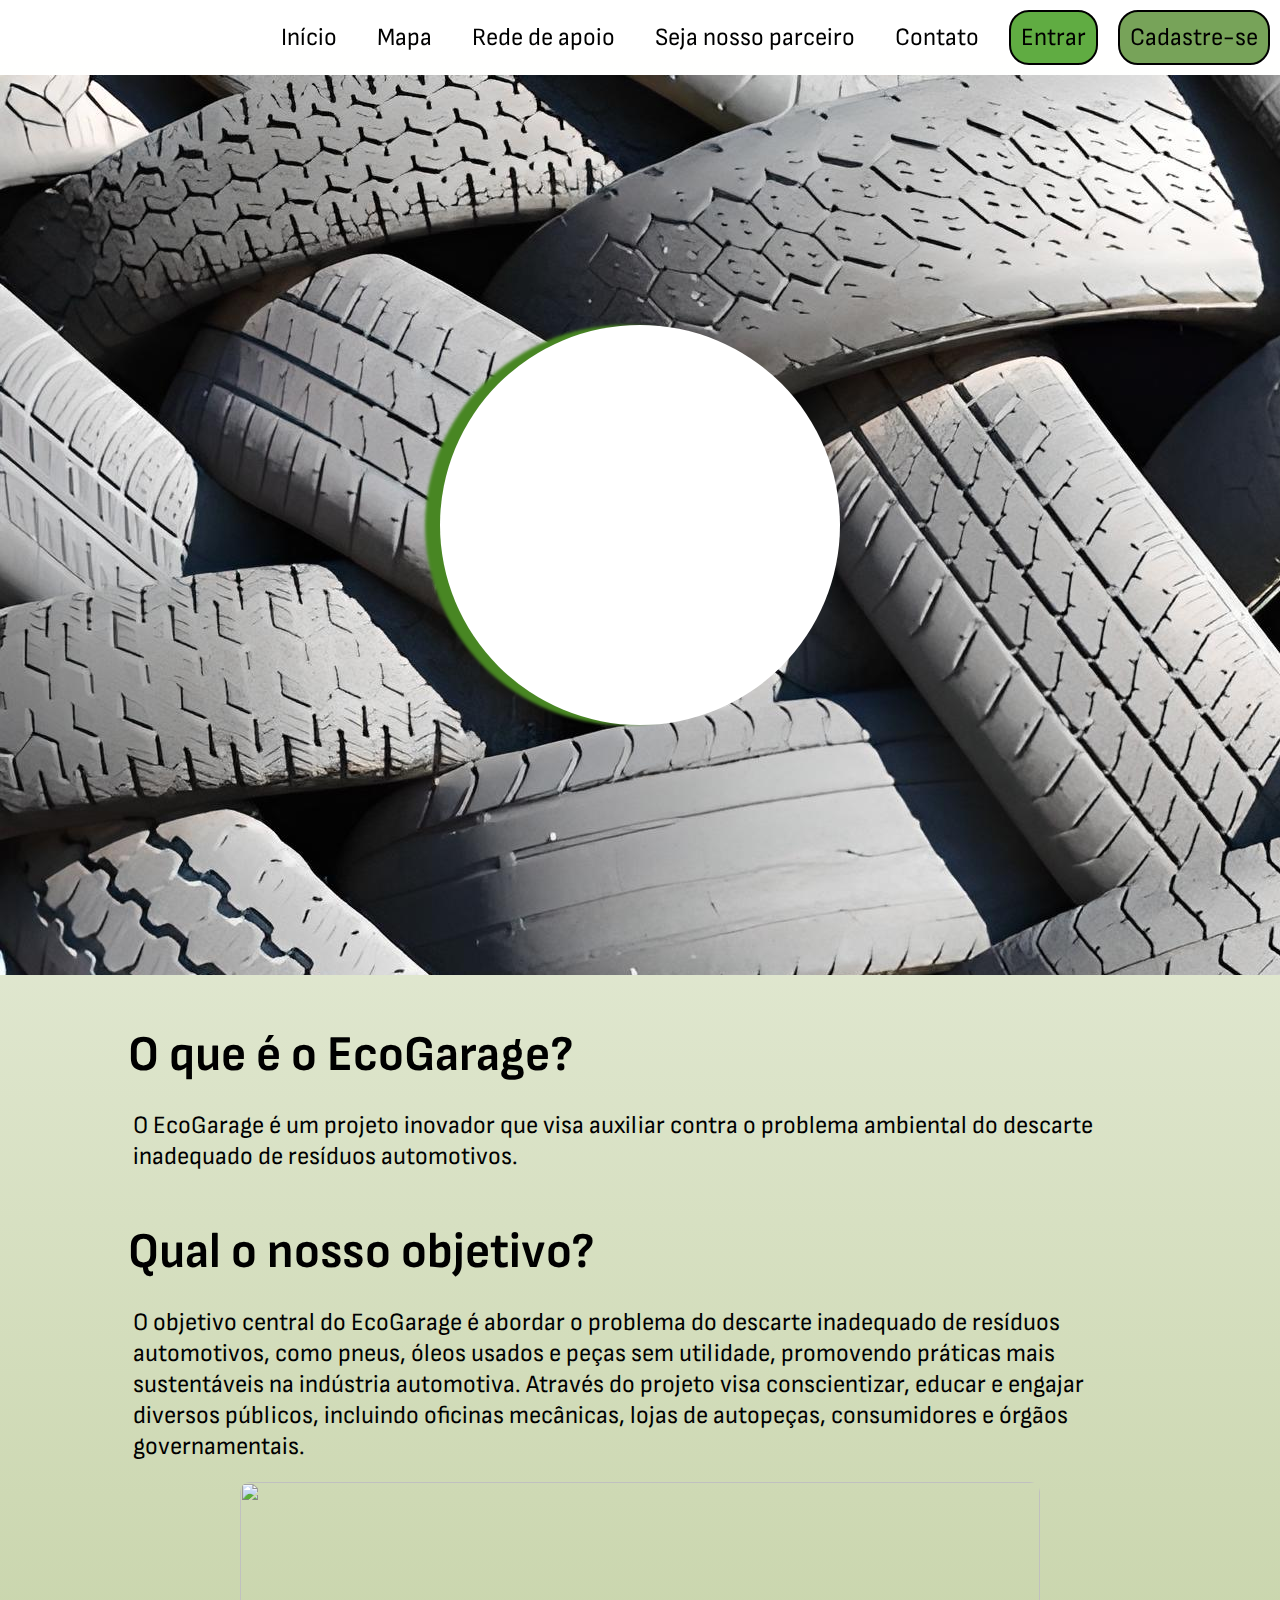
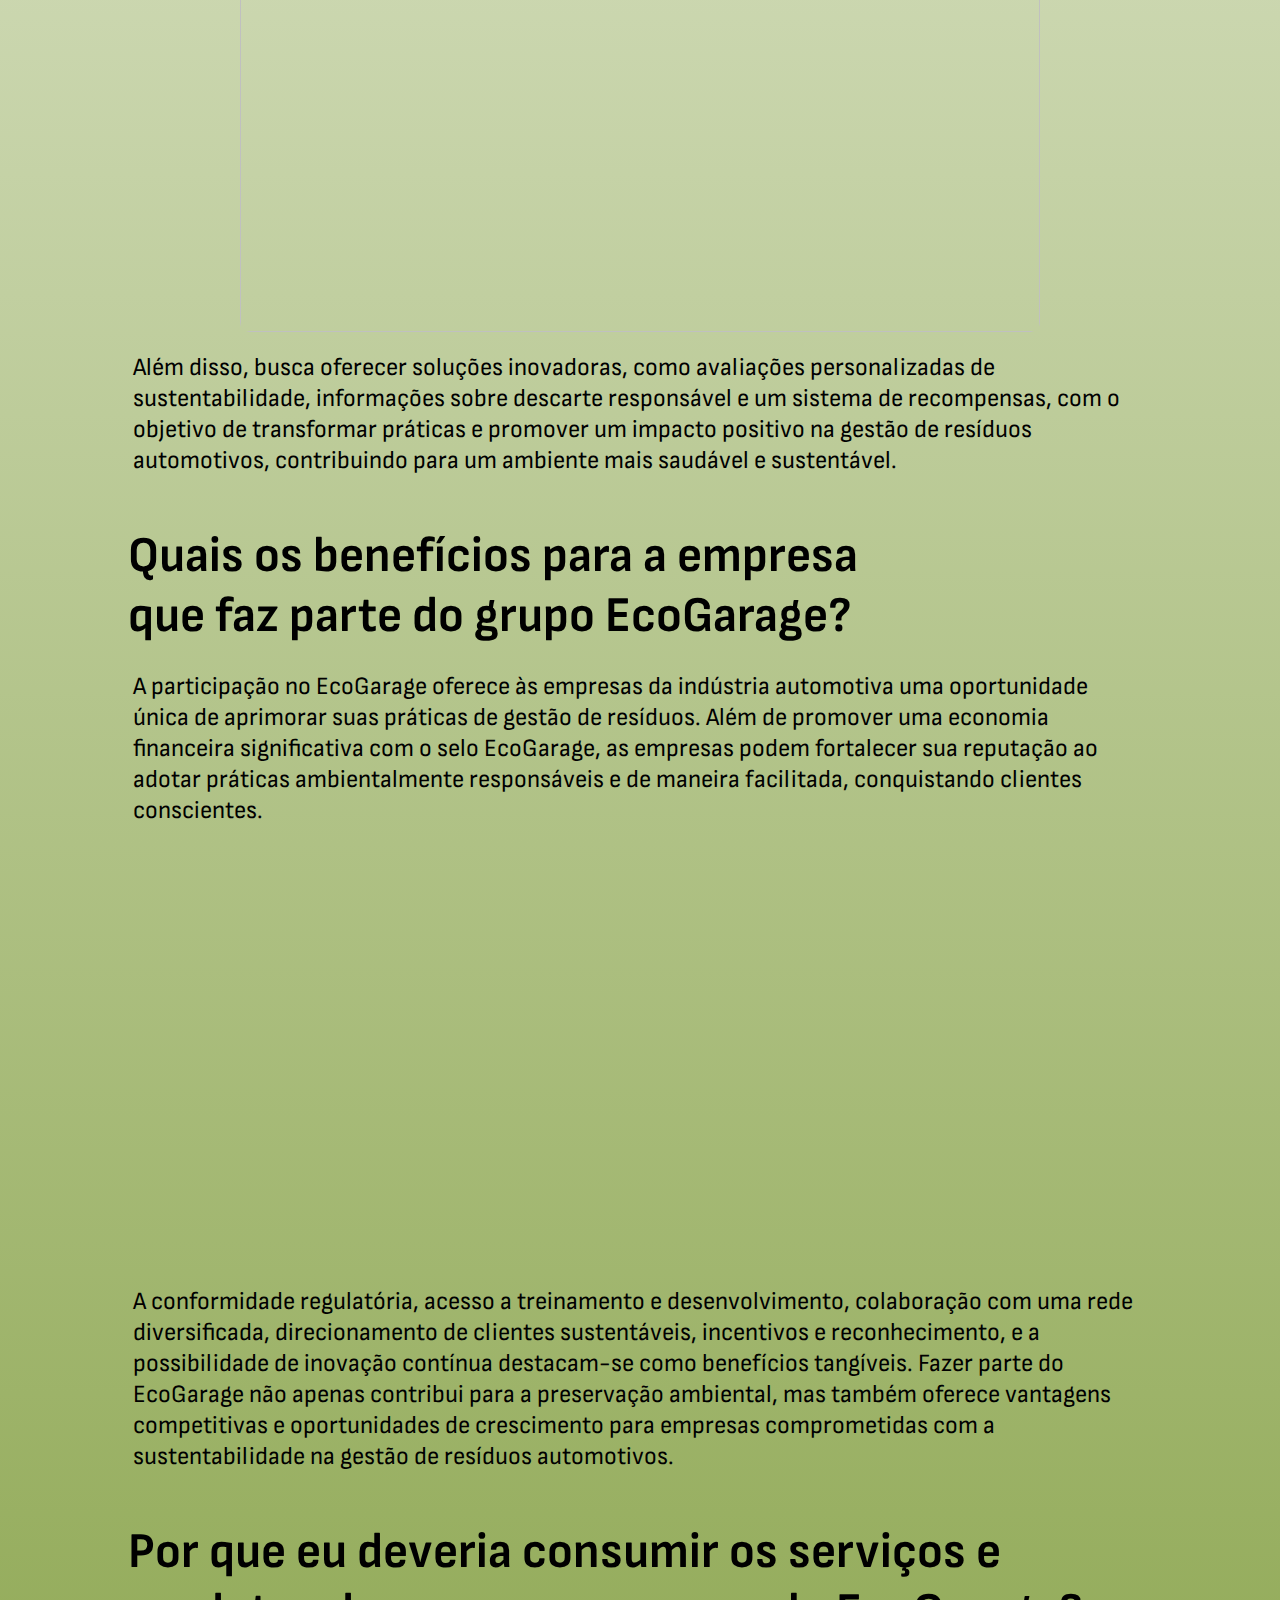
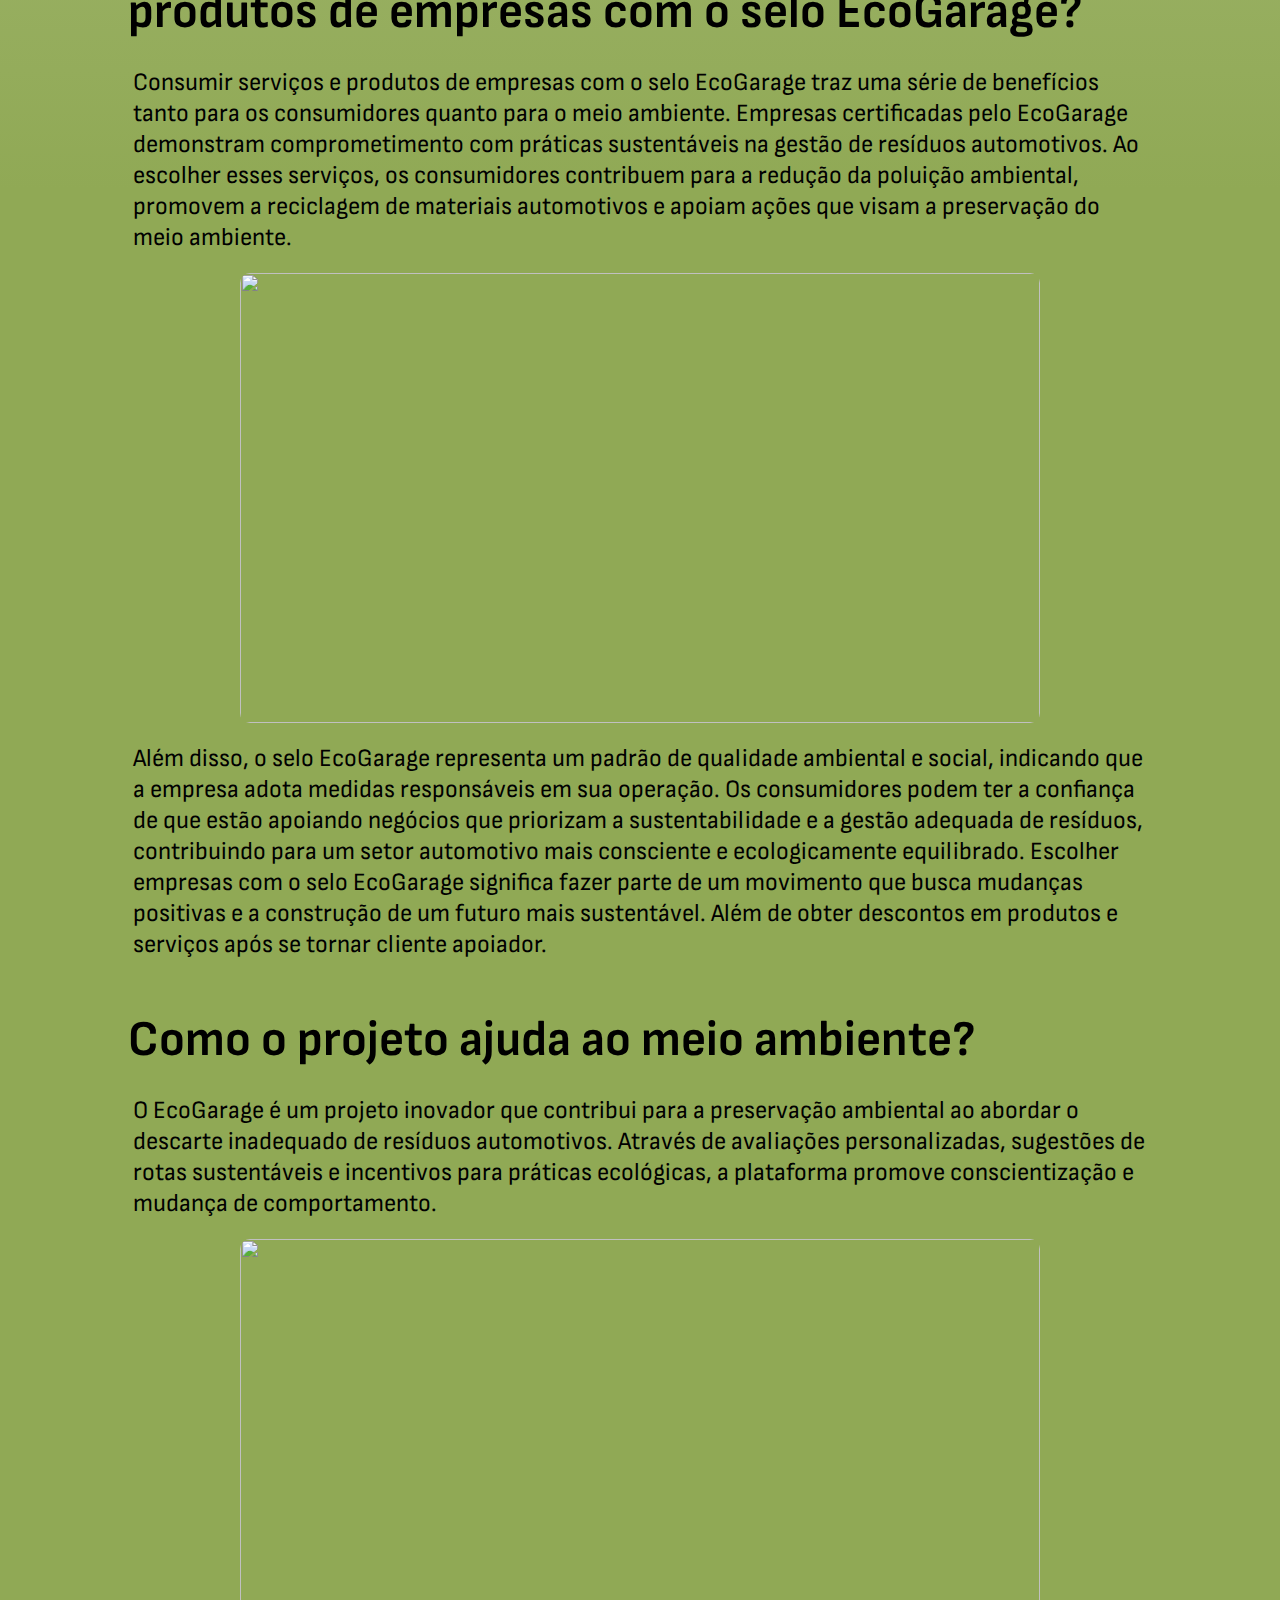
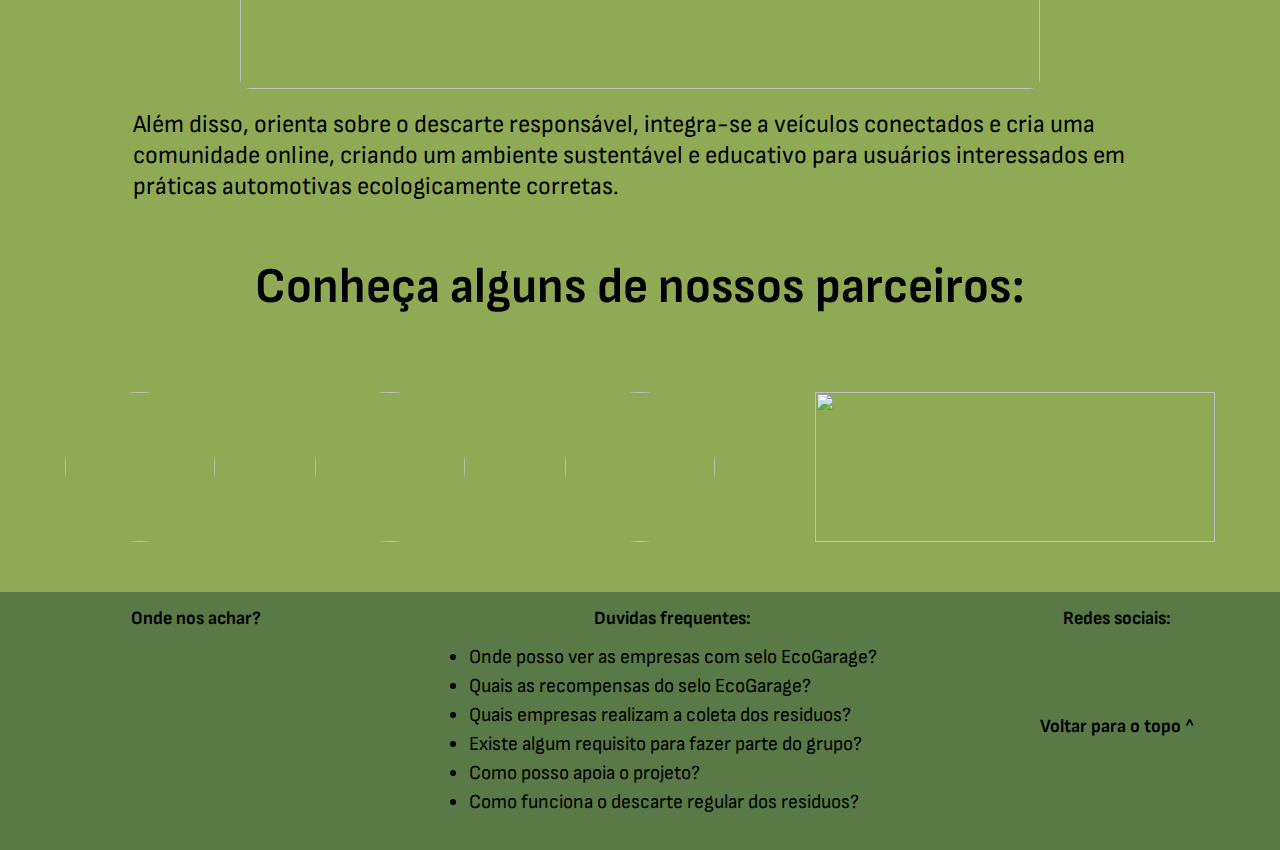
==== index.html @ 220bf590 "Create index.html" ====
<!DOCTYPE html>
<html lang="en">

<head>
    <meta charset="UTF-8">
    <meta name="viewport" content="width=device-width, initial-scale=1.0">
    <title>VIENA</title>
    <link rel="stylesheet" href="PROYECTO VIENA 1.1/style.css">
    <link rel="preconnect" href="https://fonts.googleapis.com">
    <link rel="preconnect" href="https://fonts.googleapis.com">
    <link rel="preconnect" href="https://fonts.gstatic.com" crossorigin>
    <link href="https://fonts.googleapis.com/css2?family=Sofia+Sans+Semi+Condensed:wght@300&display=swap" rel="stylesheet">
    <link rel="stylesheet" href="https://cdnjs.cloudflare.com/ajax/libs/font-awesome/6.4.2/css/all.min.css" integrity="sha512-z3gLpd7yknf1YoNbCzqRKc4qyor8gaKU1qmn+CShxbuBusANI9QpRohGBreCFkKxLhei6S9CQXFEbbKuqLg0DA==" crossorigin="anonymous" referrerpolicy="no-referrer"
    />
</head>

<body>

    <header id="navBar">
        <div id="divNav">
            <img id="imgHeader" src="./img/ecoSemFundo.png" alt="">
            <nav>
                <ul>
                    <li><a href="#">Início</a></li>
                    <li><a href="#">Mapa</a></li>
                    <li><a href="#">Rede de apoio</a></li>
                    <li><a href="#">Seja nosso parceiro</a></li>
                    <li><a href="#">Contato</a></li>
                    <a href="#"></a>
                    <li class="hover" id="entrar">Entrar</li>
                    </a>
                    <a href="#"></a>
                    <li class="hover" id="cadastro">Cadastre-se</li>
                    </a>
                </ul>
            </nav>
        </div>
    </header>

    <section id="initialSection" class="tamDiv">
        <div id="initialSectionDiv">
            <img src="./img/Eco Garage.png" alt="">
        </div>
    </section>

    <section id="secContent">
        <div>
            <div>
                <h1>O que é o EcoGarage?</h1>
                <p> O EcoGarage é um projeto inovador que visa auxiliar contra o problema ambiental do descarte inadequado de resíduos automotivos.</p>
            </div>

            <div>
                <h1>Qual o nosso objetivo?</h1>
                <p>O objetivo central do EcoGarage é abordar o problema do descarte inadequado de resíduos automotivos, como pneus, óleos usados e peças sem utilidade, promovendo práticas mais sustentáveis na indústria automotiva. Através do projeto visa
                    conscientizar, educar e engajar diversos públicos, incluindo oficinas mecânicas, lojas de autopeças, consumidores e órgãos governamentais.</p>
                <div class="divImage">
                    <img src="./img/compensacao-ecologica-o-que-e.jpg" alt="">
                </div>
                <p>Além disso, busca oferecer soluções inovadoras, como avaliações personalizadas de sustentabilidade, informações sobre descarte responsável e um sistema de recompensas, com o objetivo de transformar práticas e promover um impacto positivo
                    na gestão de resíduos automotivos, contribuindo para um ambiente mais saudável e sustentável. </p>
            </div>

            <div>
                <h1>Quais os benefícios para a empresa <br>que faz parte do grupo EcoGarage?</h1>
                <p>A participação no EcoGarage oferece às empresas da indústria automotiva uma oportunidade única de aprimorar suas práticas de gestão de resíduos. Além de promover uma economia financeira significativa com o selo EcoGarage, as empresas podem
                    fortalecer sua reputação ao adotar práticas ambientalmente responsáveis e de maneira facilitada, conquistando clientes conscientes. </p>
                <div id="EspecialImage">
                    <img src="./img/tripé.png" alt="" style="height: 450px;">
                </div>
                <p> A conformidade regulatória, acesso a treinamento e desenvolvimento, colaboração com uma rede diversificada, direcionamento de clientes sustentáveis, incentivos e reconhecimento, e a possibilidade de inovação contínua destacam-se como benefícios
                    tangíveis. Fazer parte do EcoGarage não apenas contribui para a preservação ambiental, mas também oferece vantagens competitivas e oportunidades de crescimento para empresas comprometidas com a sustentabilidade na gestão de resíduos
                    automotivos.
                </p>
            </div>

            <div>
                <h1 class="">Por que eu deveria consumir os serviços e produtos de empresas com o selo EcoGarage?</h1>
                <p>Consumir serviços e produtos de empresas com o selo EcoGarage traz uma série de benefícios tanto para os consumidores quanto para o meio ambiente. Empresas certificadas pelo EcoGarage demonstram comprometimento com práticas sustentáveis
                    na gestão de resíduos automotivos. Ao escolher esses serviços, os consumidores contribuem para a redução da poluição ambiental, promovem a reciclagem de materiais automotivos e apoiam ações que visam a preservação do meio ambiente.</p>
                <div class="divImage">
                    <img src="./img/capcap.png" alt="">
                </div>
                <p>Além disso, o selo EcoGarage representa um padrão de qualidade ambiental e social, indicando que a empresa adota medidas responsáveis em sua operação. Os consumidores podem ter a confiança de que estão apoiando negócios que priorizam a
                    sustentabilidade e a gestão adequada de resíduos, contribuindo para um setor automotivo mais consciente e ecologicamente equilibrado. Escolher empresas com o selo EcoGarage significa fazer parte de um movimento que busca mudanças positivas
                    e a construção de um futuro mais sustentável. Além de obter descontos em produtos e serviços após se tornar cliente apoiador.</p>
            </div>
            <div>
                <h1>Como o projeto ajuda ao meio ambiente?</h1>
                <p>O EcoGarage é um projeto inovador que contribui para a preservação ambiental ao abordar o descarte inadequado de resíduos automotivos. Através de avaliações personalizadas, sugestões de rotas sustentáveis e incentivos para práticas ecológicas,
                    a plataforma promove conscientização e mudança de comportamento.</p>
                <div class="divImage">
                    <img src="./img/engenharia-ambiental.png" alt="">
                </div>
                <p> Além disso, orienta sobre o descarte responsável, integra-se a veículos conectados e cria uma comunidade online, criando um ambiente sustentável e educativo para usuários interessados em práticas automotivas ecologicamente corretas.</p>
            </div>
        </div>
        <div id="parceiros">
            <h1>Conheça alguns de nossos parceiros:</h1>
            <div id="parceirosImages">
                <img src="./img/oklggkex.png" alt="">
                <img src="./img/qjrnnwuq.png" alt="">
                <img src="./img/fzcoyjrn.png" alt="">
                <img src="./img/GovPBT.png" alt="" style="width: 400px; height: 150px; margin: 50px; border-radius: 0px">
            </div>
        </div>
    </section>
    <footer>
        <div class="configFooter">
            <h3>Onde nos achar?</h3>
            <iframe src="https://www.google.com/maps/embed?pb=!1m14!1m8!1m3!1d15835.669117429874!2d-34.8734703!3d-7.1355643!3m2!1i1024!2i768!4f13.1!3m3!1m2!1s0x7ace810852ae4f1%3A0xaf5445223401f2bb!2sIFPB%20-%20Campus%20Jo%C3%A3o%20Pessoa!5e0!3m2!1spt-BR!2sbr!4v1701543309106!5m2!1spt-BR!2sbr"
                width="250" height="200" style="border:0;" allowfullscreen="" loading="lazy" referrerpolicy="no-referrer-when-downgrade"></iframe>
        </div>
        <div class="configFooter">
            <h3>Duvidas frequentes:</h3>
            <ul>
                <li>Onde posso ver as empresas com selo EcoGarage?</li>
                <li>Quais as recompensas do selo EcoGarage?</li>
                <li>Quais empresas realizam a coleta dos residuos?</li>
                <li>Existe algum requisito para fazer parte do grupo?</li>
                <li>Como posso apoia o projeto?</li>
                <li>Como funciona o descarte regular dos residuos?</li>
            </ul>
        </div class="configFooter">
        <div class="configFooter">
            <h3>Redes sociais:</h3>
            <div>
                <i id="insta" class="fa-brands fa-instagram"></i>
                <i id="face" class="fab fa-facebook-square"></i>
                <i id="ttk" class="fab fa-tiktok"></i>
                <i id="link" class="fab fa-linkedin"></i>
            </div>
            <a href="#" style="text-decoration: none; margin: 5px;" id="topo">
                <h3> Voltar para o topo ^ </h3>
            </a>
        </div>
    </footer>
</body>

</html>
---- PROYECTO VIENA 1.1/style.css ----
*{
    padding: 0;
    margin: 0;
}
body{
    font-family: 'Sofia Sans Semi Condensed', sans-serif;
    background: linear-gradient(180deg, #FFF 0%, #90A955 60%);
    
    
}
header ul{
    display: flex;
    list-style: none;
    align-items: center;
    
}
header ul li {
    text-decoration: none;
    font-size: 25px;
    margin: 10px;
    padding: 10px;
    align-items: center;
}

header ul li a:hover{
    color: #3f8623;
    text-decoration: underline;
}

header{
    background: rgba(255,255,255,0.7) ;
    display: flex;
    align-items: center;
    justify-content: flex-end;
    position: fixed;
    top: 0;
    left: 0;
    right: 0;
    height: 75px;
}
#entrar{
    background-color: #60ac42;
    border-radius: 20px;
    border: solid black 2px;
}

#entrar:hover{
    background-color:#3f8623 ;
    color: #FFF;
}
#cadastro{
    background-color: #77a359;
    border-radius: 20px;
    border: solid black 2px;
}

#cadastro:hover{
    background-color: #3f8623 ;
    color: #FFF; 
}

nav {
    position: static;
}

.tamDiv{
    height: 100vh;
}

#imgHeader{
    
    position: absolute;
    left: 15px;
    top: 2px;
    width: 100px;
    color: #488623;

}

#divNav{
    display: flex;
    align-items: center;
    
}

#initialSection{
    display: flex;
    background-image: url(img/02.jpg);
    margin-top: 75px;
    display: flex;
    justify-content: center;
    align-items: center;
}

#initialSectionDiv{
    display: flex;
    align-items: center;
    justify-content: center;
    background-color: #FFF;
    box-shadow: -15px 0px 3px #488623;
    border-radius: 99999px;
    width: 400px;
    height: 400px;
    
}

#initialSectionDiv img{
    width: 250px;

}

h1 {
    font-size: 50px;
    margin-top: 50px;
    margin-bottom: 25px;
    font-weight: 700;
}

p{
    font-size: 25px;
    margin: 5px;
}

#secContent {
    display: flex;
    justify-content: center;
    align-items: center;
    flex-direction: column;
}

#secContent div{
    width: 1024px;
}

footer{
    background-color: #597947;
    display: flex;
    justify-content: space-around;
}

.confingFooter {
    display: flex;
    flex-direction: column;
    justify-content: center;
    align-items: center;
}

.configFooter h3{
    display: flex;
    justify-content: center;
    align-items: center;
    margin: 15px;
}

.configFooter ul li{
    font-size: 20px;
    margin: 5px;
}
.configFooter ul li:hover{
    color: #FFF;
    text-decoration: underline;
    cursor: pointer;
}

i {
    font-size: 30px;
    margin: 15px;
}

#face {
color: rgb(35, 31, 94);

}

#face:hover{
    color: #FFF;
}

#insta{
    color: #E1306C;
}

#insta:hover{
    color: #FFF;
}

#ttk:hover{
    color: #FFF;
}

#link {
    color: #0e76a8;
}

#link:hover{
    color: #FFF;
}

.divImage{
    display: flex;
    flex-direction: column;
    justify-content:center;
    align-items: center;
}

.divImage img{
    border-radius: 10px;
    margin: 15px;
    width: 800px;
    height: 450px;

}

#parceirosImages{
    display: flex;
    justify-content: center;
    align-items: center;
}

#parceirosImages img{
    width: 150px;
    height: 150px;
    margin: 50px;
    border-radius: 99999px;
    
}

#parceiros{
    display: flex;
    flex-direction: column;
    justify-content: center;
    align-items: center;
}

#EspecialImage{
    display: flex;
    flex-direction: column;
    justify-content: center;
    align-items: center;
}
#EspecialImage img{
    justify-content: center;
    align-items: center;
}

a {
    text-decoration: none;
    color: black;
}
#topo{
    color: black;
}
#topo:hover{
    color: #FFF;
}
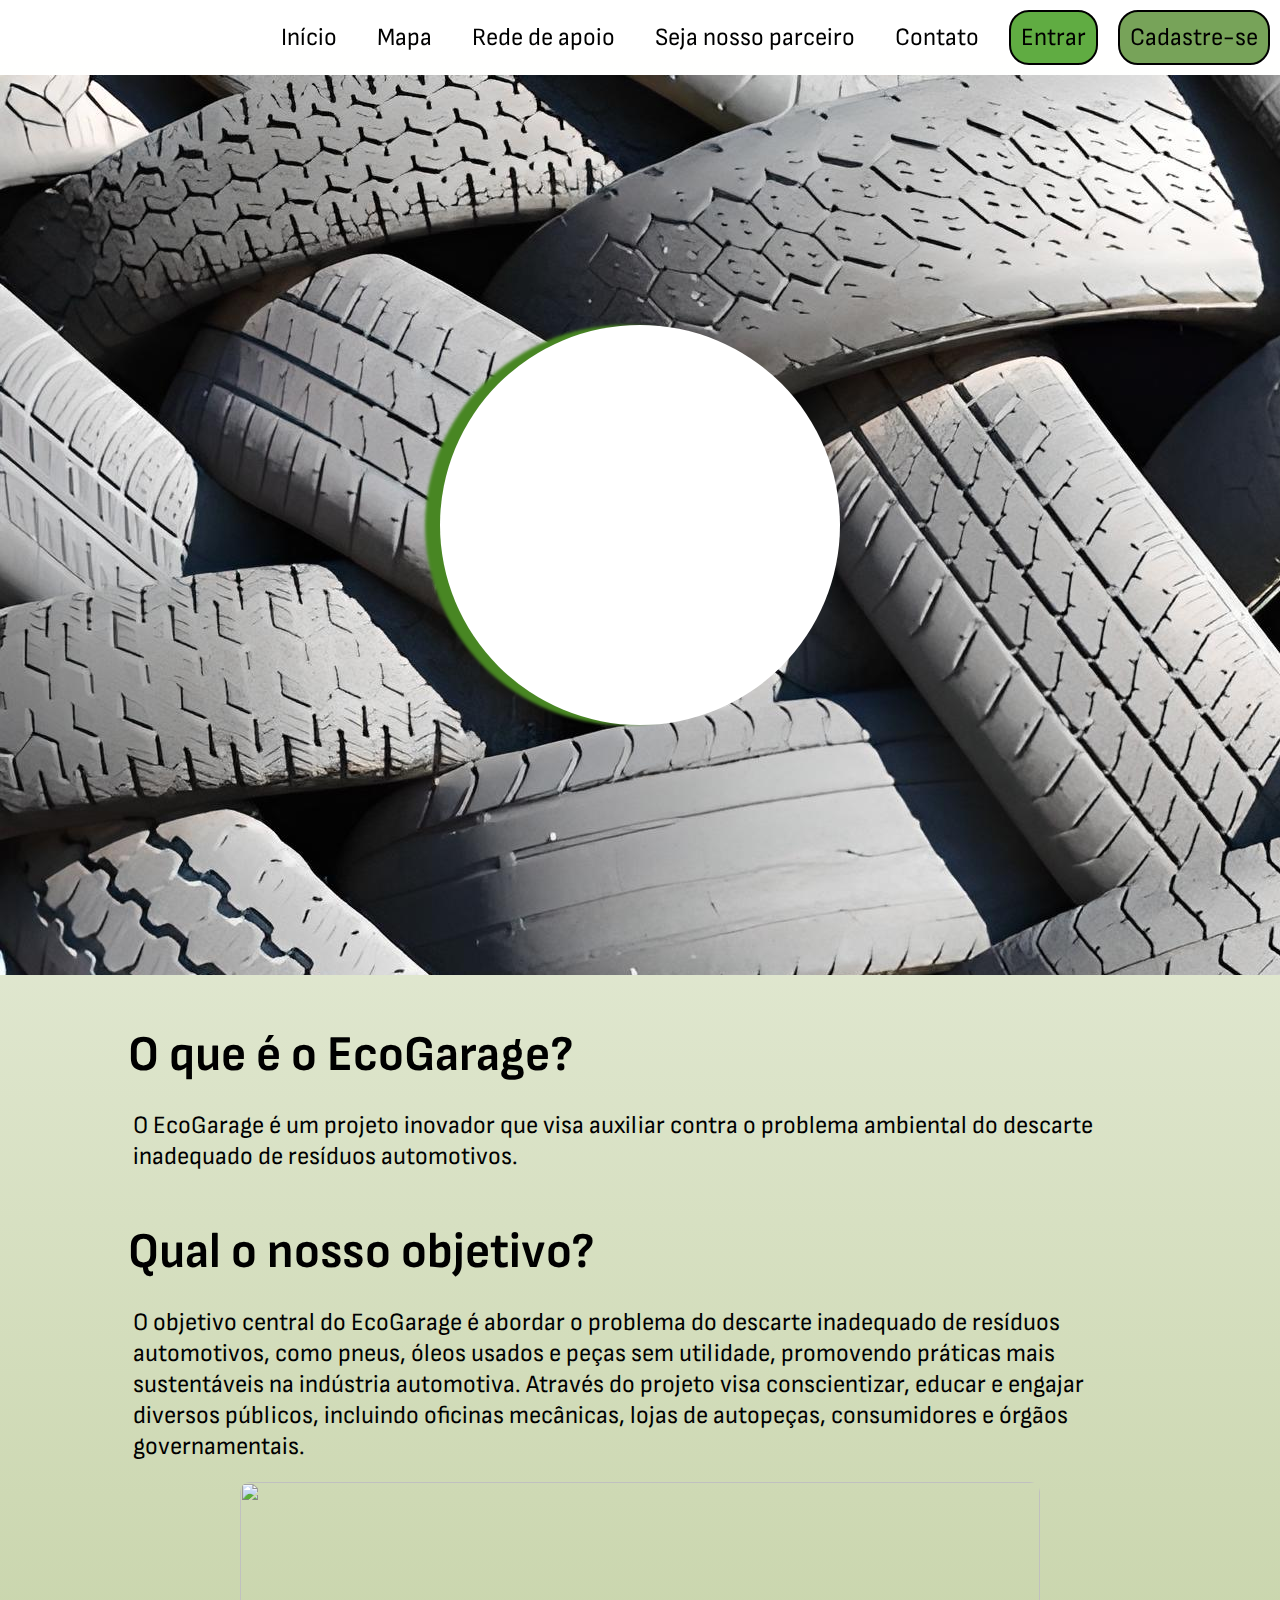
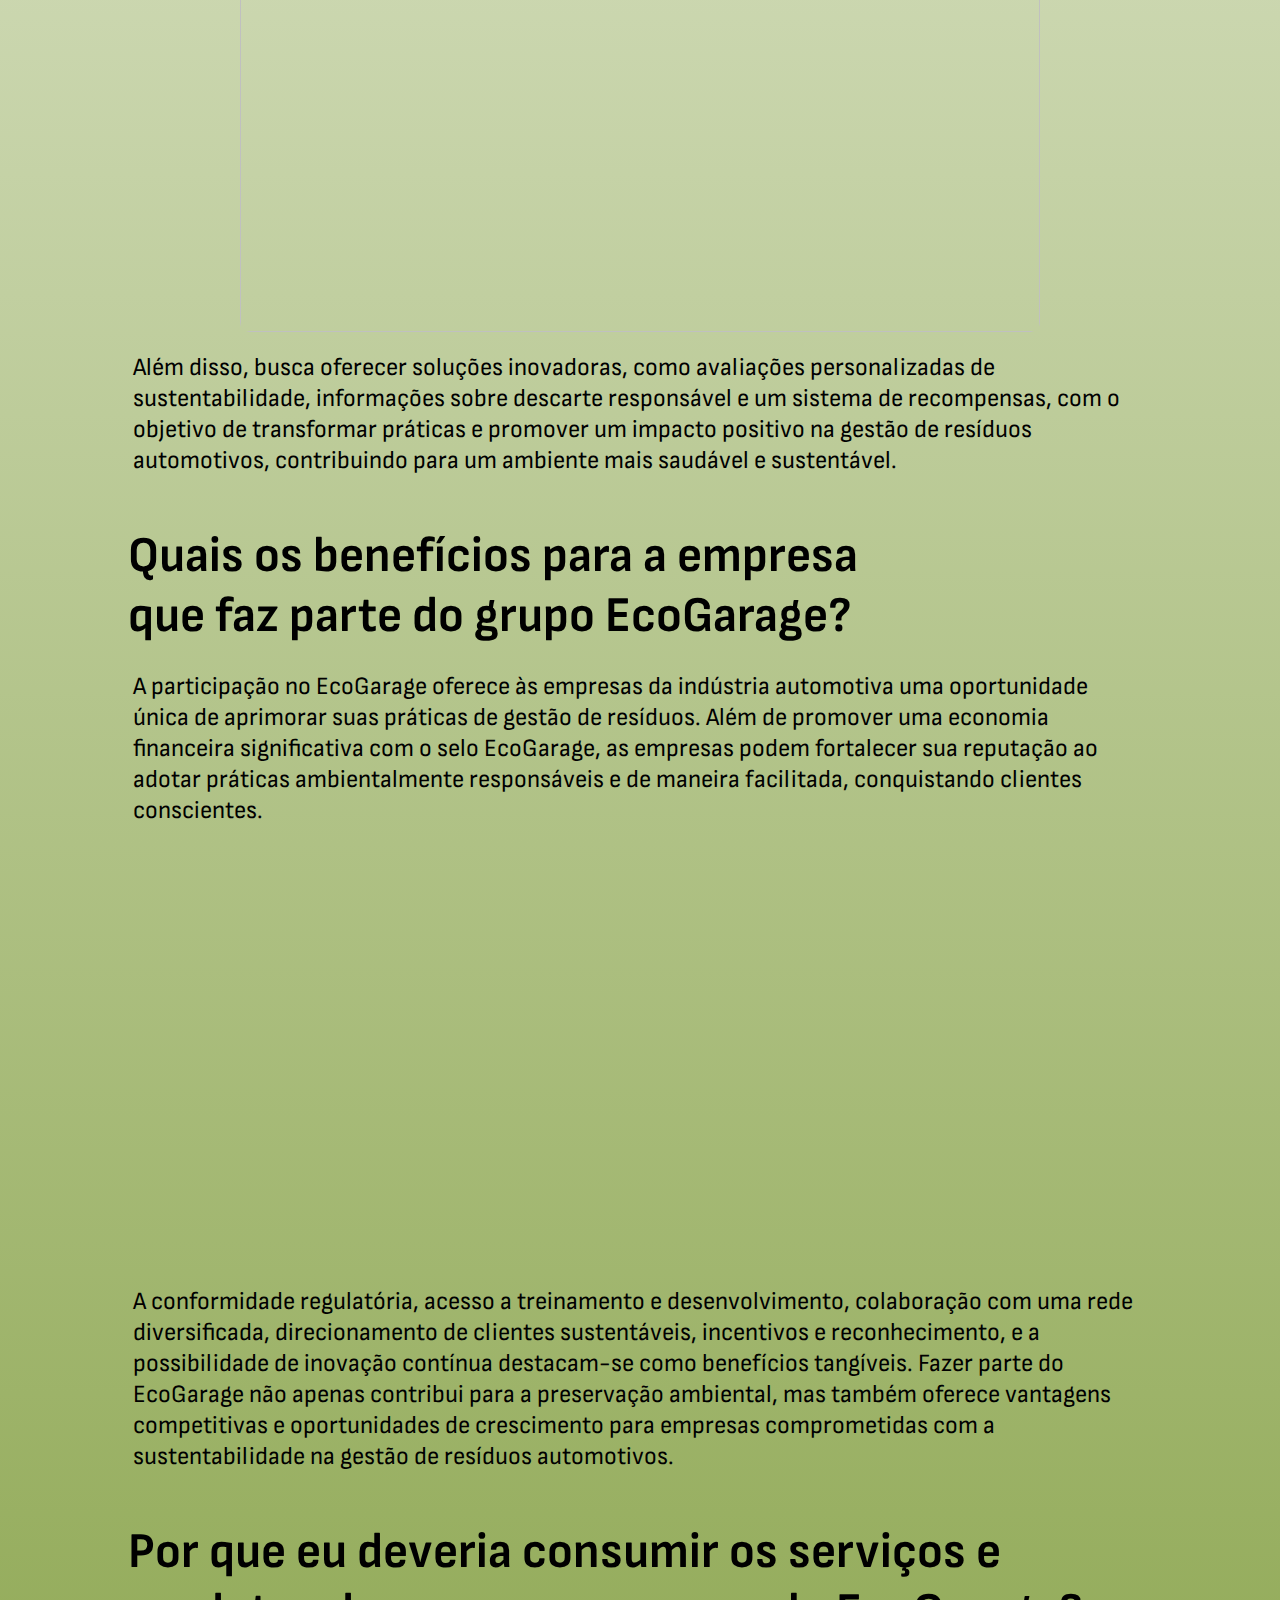
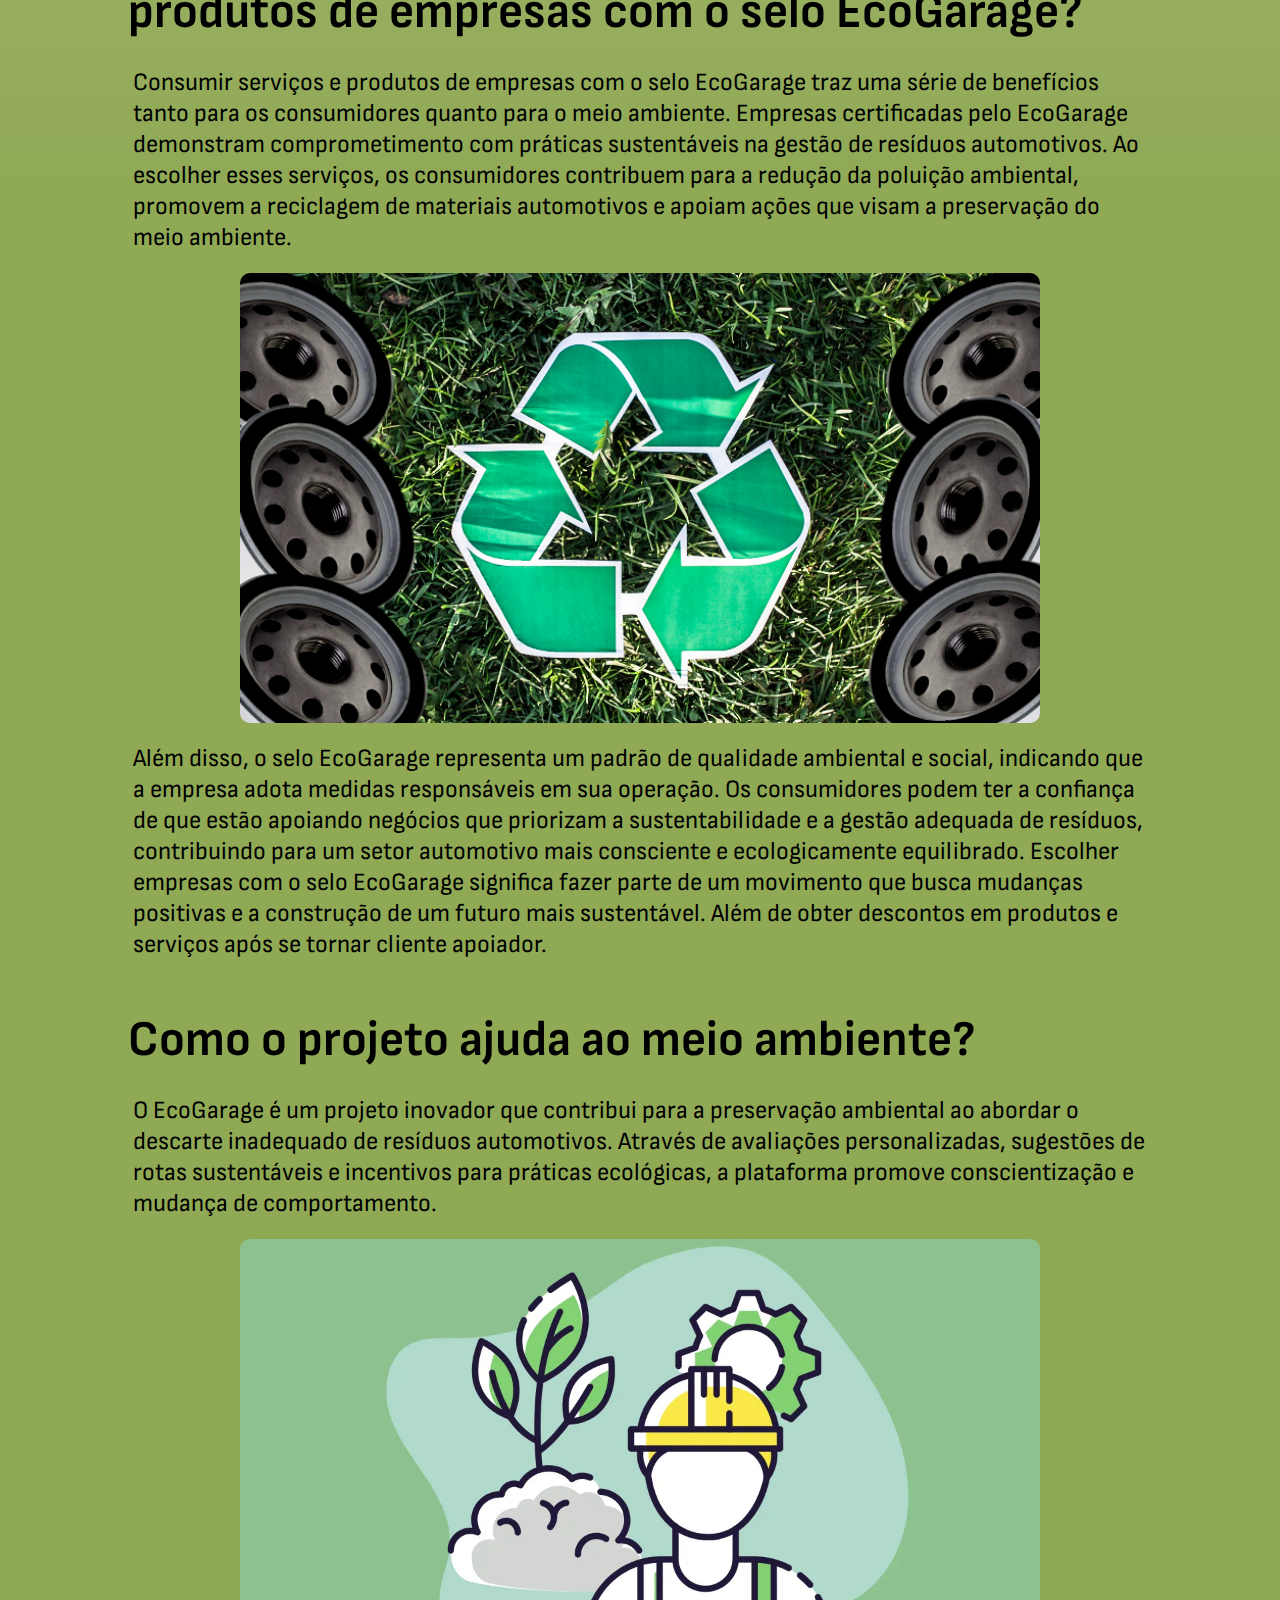
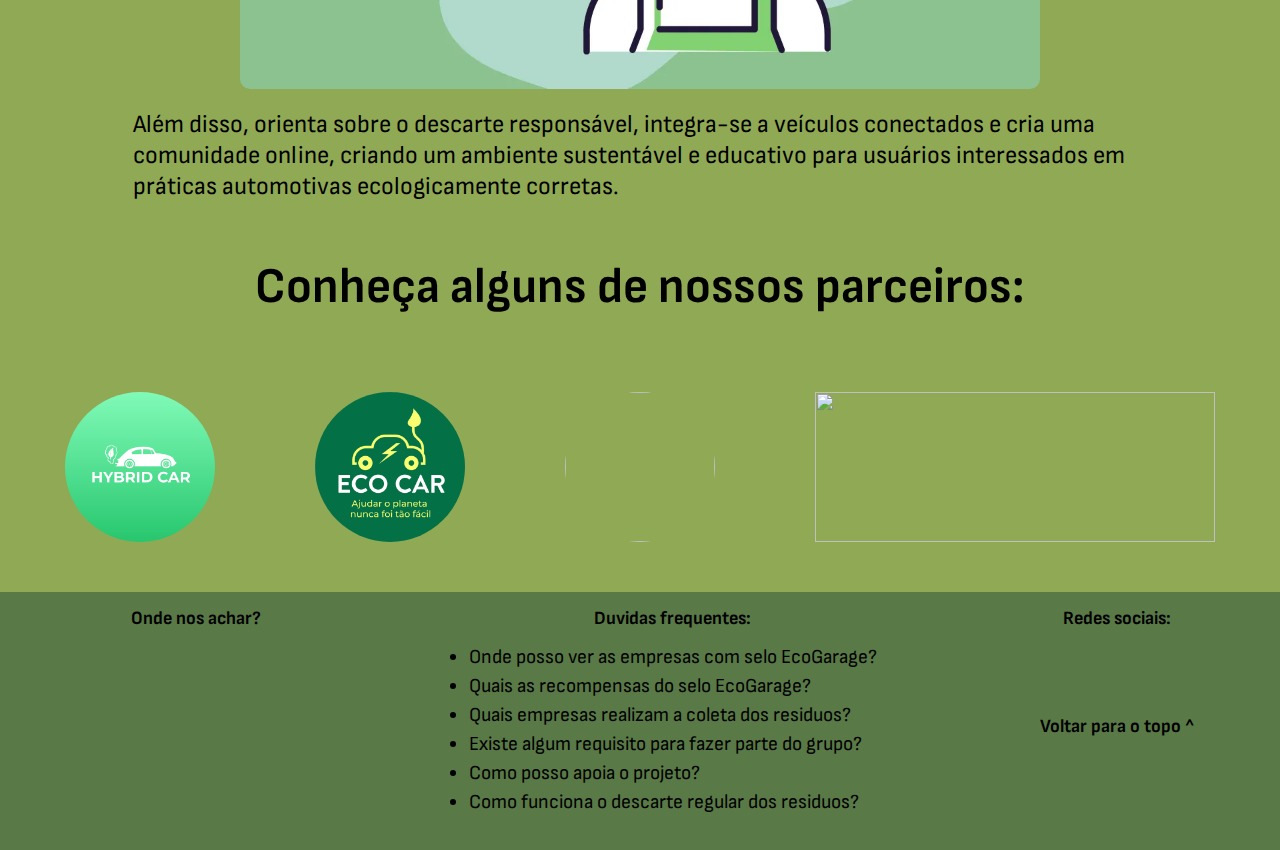
==== commit 39a71037: "Update index.html" ====
--- a/index.html
+++ b/index.html
@@ -18,7 +18,7 @@
 
     <header id="navBar">
         <div id="divNav">
-            <img id="imgHeader" src="./img/ecoSemFundo.png" alt="">
+            <img id="imgHeader" src="img/ecoSemFundo.png" alt="">
             <nav>
                 <ul>
                     <li><a href="#">Início</a></li>
@@ -39,7 +39,7 @@
 
     <section id="initialSection" class="tamDiv">
         <div id="initialSectionDiv">
-            <img src="./img/Eco Garage.png" alt="">
+            <img src="img/Eco Garage.png" alt="">
         </div>
     </section>
 
@@ -55,7 +55,7 @@
                 <p>O objetivo central do EcoGarage é abordar o problema do descarte inadequado de resíduos automotivos, como pneus, óleos usados e peças sem utilidade, promovendo práticas mais sustentáveis na indústria automotiva. Através do projeto visa
                     conscientizar, educar e engajar diversos públicos, incluindo oficinas mecânicas, lojas de autopeças, consumidores e órgãos governamentais.</p>
                 <div class="divImage">
-                    <img src="./img/compensacao-ecologica-o-que-e.jpg" alt="">
+                    <img src="img/compensacao-ecologica-o-que-e.jpg" alt="">
                 </div>
                 <p>Além disso, busca oferecer soluções inovadoras, como avaliações personalizadas de sustentabilidade, informações sobre descarte responsável e um sistema de recompensas, com o objetivo de transformar práticas e promover um impacto positivo
                     na gestão de resíduos automotivos, contribuindo para um ambiente mais saudável e sustentável. </p>
@@ -66,7 +66,7 @@
                 <p>A participação no EcoGarage oferece às empresas da indústria automotiva uma oportunidade única de aprimorar suas práticas de gestão de resíduos. Além de promover uma economia financeira significativa com o selo EcoGarage, as empresas podem
                     fortalecer sua reputação ao adotar práticas ambientalmente responsáveis e de maneira facilitada, conquistando clientes conscientes. </p>
                 <div id="EspecialImage">
-                    <img src="./img/tripé.png" alt="" style="height: 450px;">
+                    <img src="img/tripé.png" alt="" style="height: 450px;">
                 </div>
                 <p> A conformidade regulatória, acesso a treinamento e desenvolvimento, colaboração com uma rede diversificada, direcionamento de clientes sustentáveis, incentivos e reconhecimento, e a possibilidade de inovação contínua destacam-se como benefícios
                     tangíveis. Fazer parte do EcoGarage não apenas contribui para a preservação ambiental, mas também oferece vantagens competitivas e oportunidades de crescimento para empresas comprometidas com a sustentabilidade na gestão de resíduos
@@ -79,7 +79,7 @@
                 <p>Consumir serviços e produtos de empresas com o selo EcoGarage traz uma série de benefícios tanto para os consumidores quanto para o meio ambiente. Empresas certificadas pelo EcoGarage demonstram comprometimento com práticas sustentáveis
                     na gestão de resíduos automotivos. Ao escolher esses serviços, os consumidores contribuem para a redução da poluição ambiental, promovem a reciclagem de materiais automotivos e apoiam ações que visam a preservação do meio ambiente.</p>
                 <div class="divImage">
-                    <img src="./img/capcap.png" alt="">
+                    <img src="img/capcap.png" alt="">
                 </div>
                 <p>Além disso, o selo EcoGarage representa um padrão de qualidade ambiental e social, indicando que a empresa adota medidas responsáveis em sua operação. Os consumidores podem ter a confiança de que estão apoiando negócios que priorizam a
                     sustentabilidade e a gestão adequada de resíduos, contribuindo para um setor automotivo mais consciente e ecologicamente equilibrado. Escolher empresas com o selo EcoGarage significa fazer parte de um movimento que busca mudanças positivas
@@ -90,7 +90,7 @@
                 <p>O EcoGarage é um projeto inovador que contribui para a preservação ambiental ao abordar o descarte inadequado de resíduos automotivos. Através de avaliações personalizadas, sugestões de rotas sustentáveis e incentivos para práticas ecológicas,
                     a plataforma promove conscientização e mudança de comportamento.</p>
                 <div class="divImage">
-                    <img src="./img/engenharia-ambiental.png" alt="">
+                    <img src="img/engenharia-ambiental.png" alt="">
                 </div>
                 <p> Além disso, orienta sobre o descarte responsável, integra-se a veículos conectados e cria uma comunidade online, criando um ambiente sustentável e educativo para usuários interessados em práticas automotivas ecologicamente corretas.</p>
             </div>
@@ -98,10 +98,10 @@
         <div id="parceiros">
             <h1>Conheça alguns de nossos parceiros:</h1>
             <div id="parceirosImages">
-                <img src="./img/oklggkex.png" alt="">
-                <img src="./img/qjrnnwuq.png" alt="">
-                <img src="./img/fzcoyjrn.png" alt="">
-                <img src="./img/GovPBT.png" alt="" style="width: 400px; height: 150px; margin: 50px; border-radius: 0px">
+                <img src="img/oklggkex.png" alt="">
+                <img src="img/qjrnnwuq.png" alt="">
+                <img src="img/fzcoyjrn.png" alt="">
+                <img src="img/GovPBT.png" alt="" style="width: 400px; height: 150px; margin: 50px; border-radius: 0px">
             </div>
         </div>
     </section>
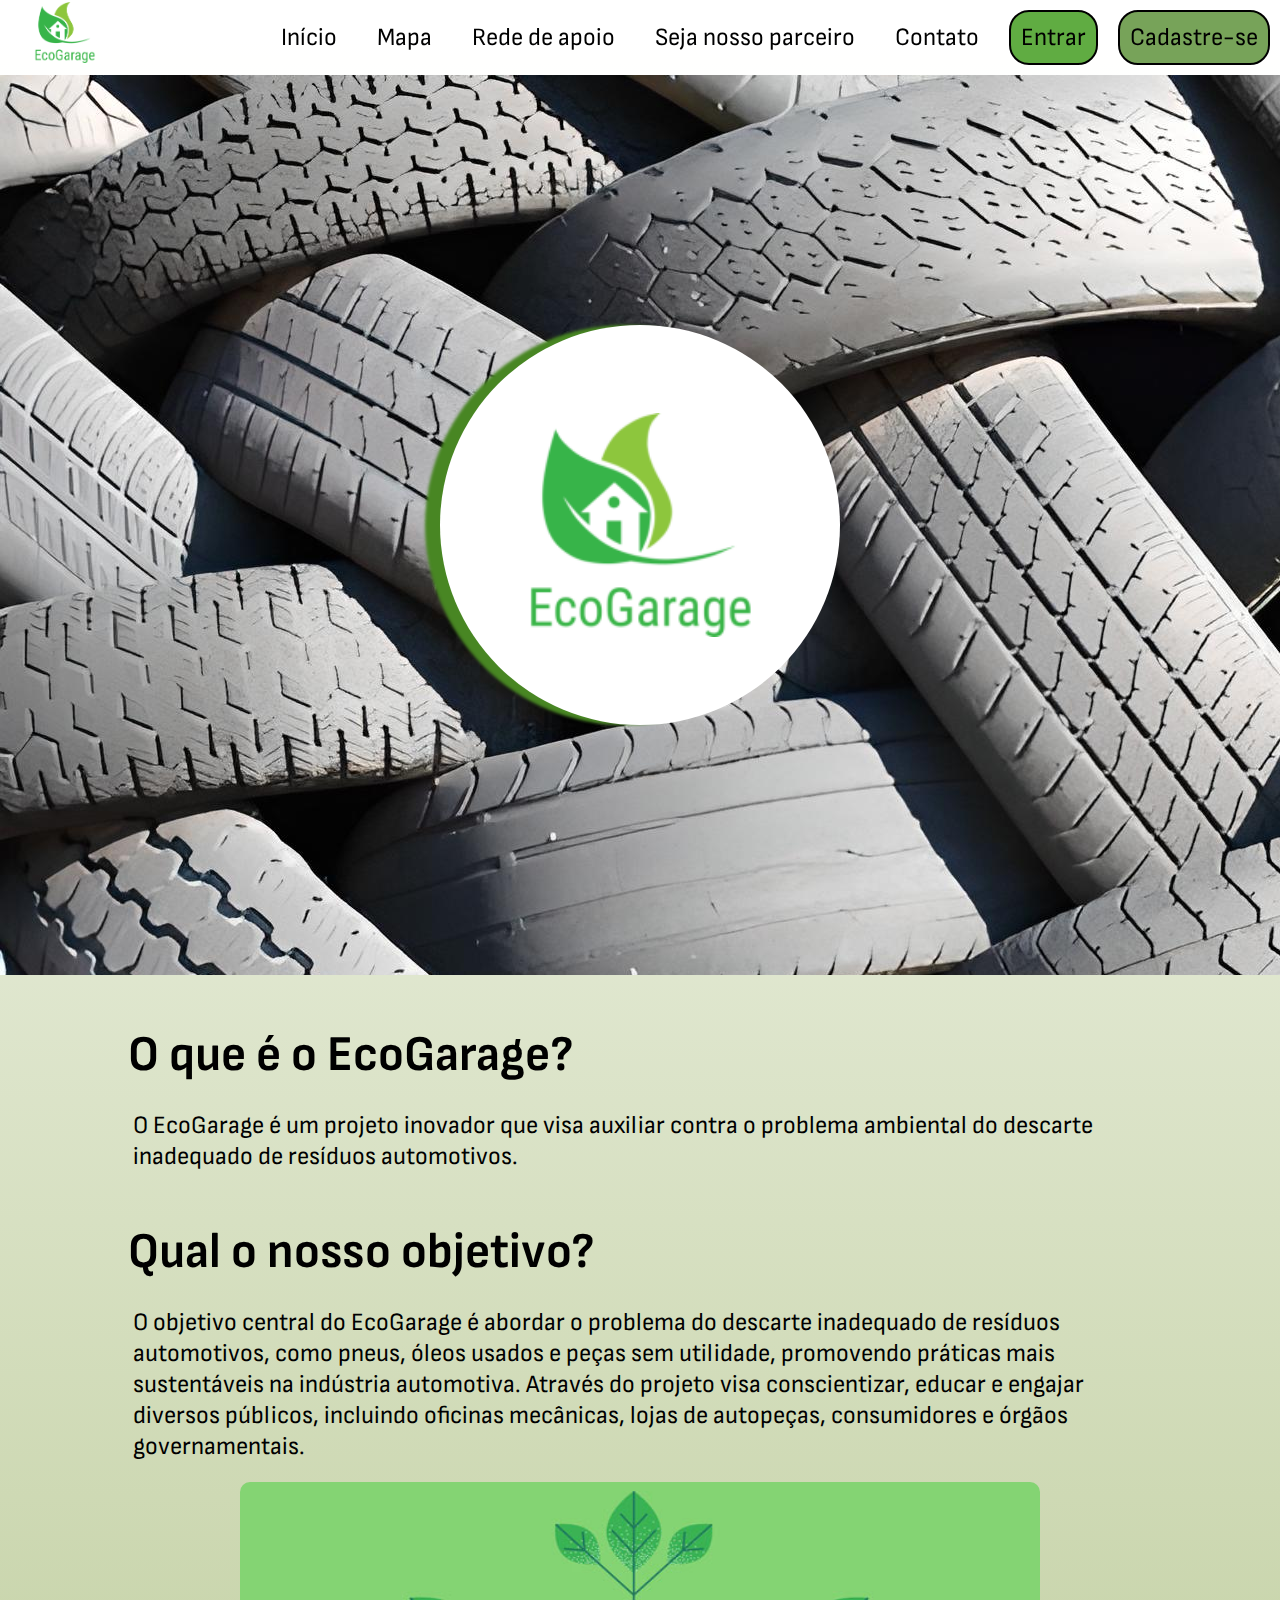
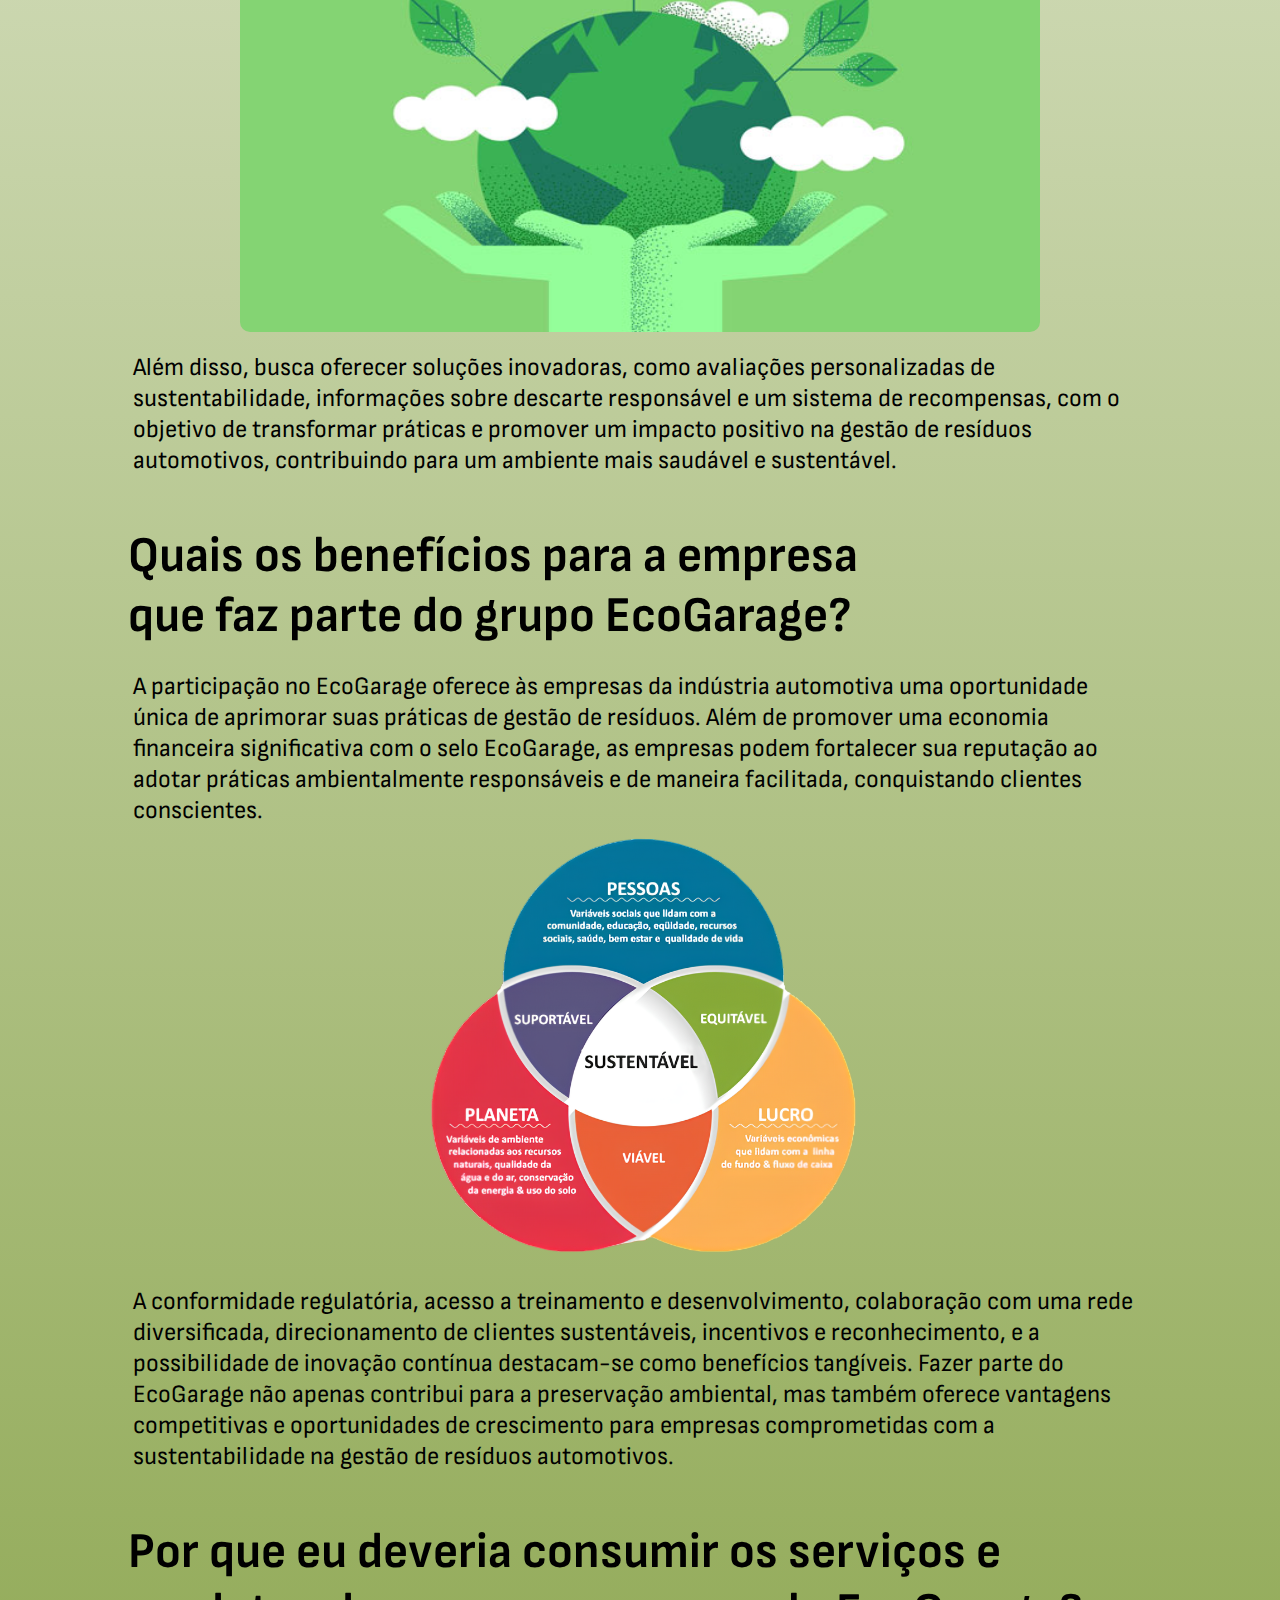
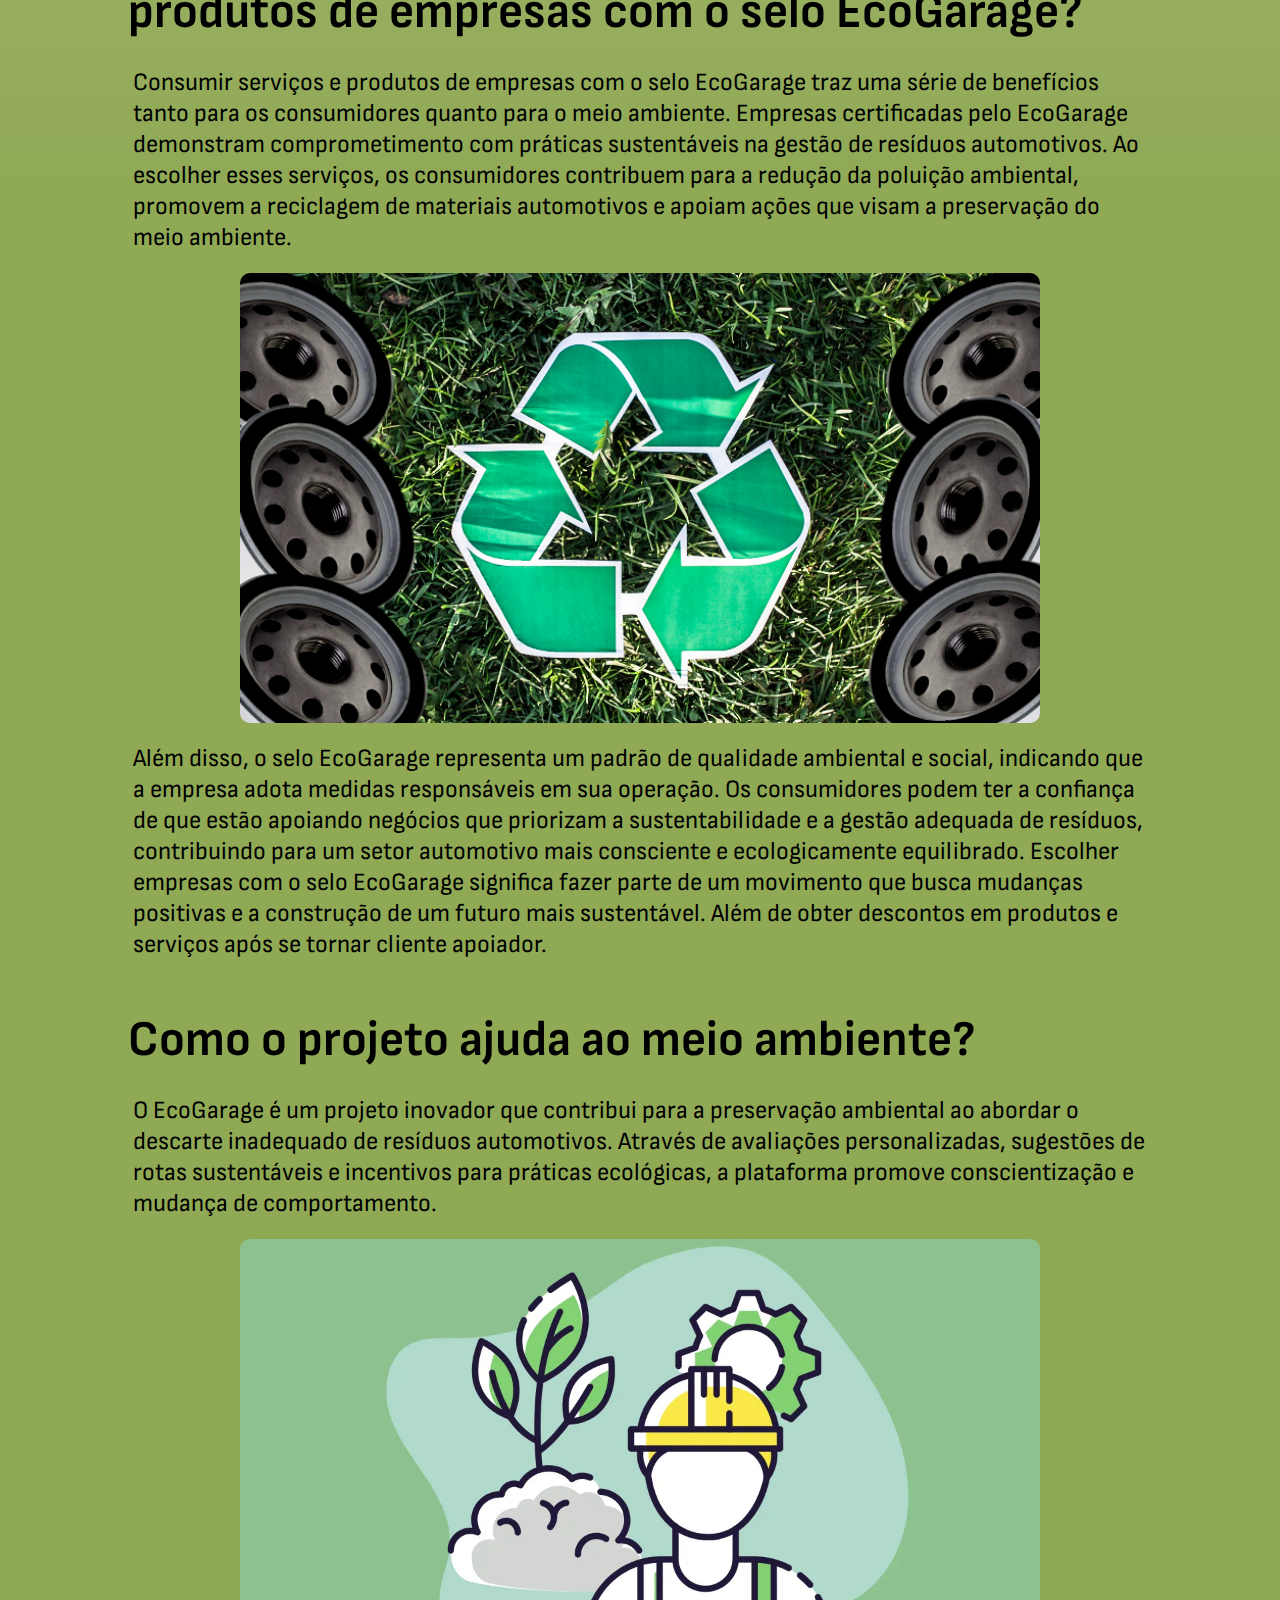
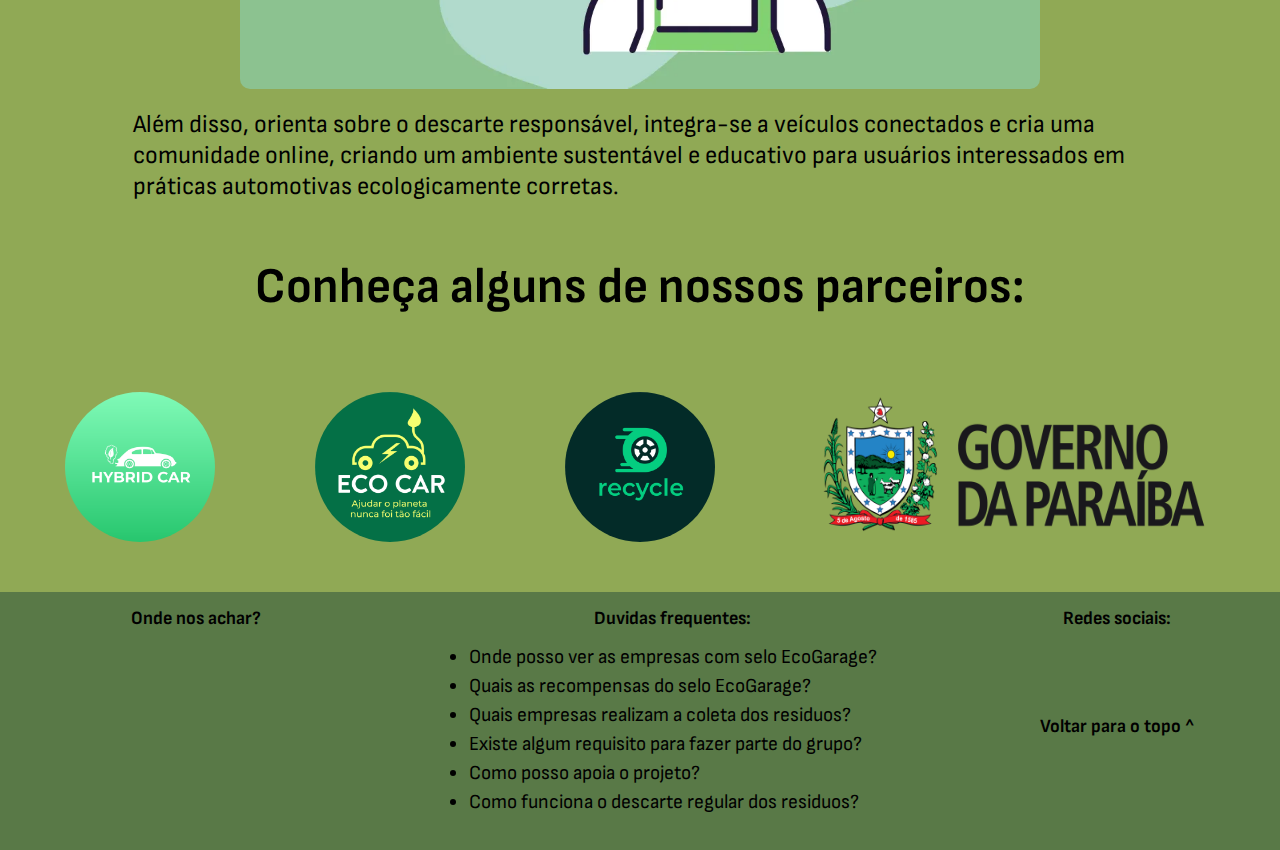
==== commit 39436221: "Revert "Delete index.html"" ====
--- a/index.html
+++ b/index.html
@@ -18,7 +18,7 @@
 
     <header id="navBar">
         <div id="divNav">
-            <img id="imgHeader" src="img/ecoSemFundo.png" alt="">
+            <img id="imgHeader" src="./img/ecoSemFundo.png" alt="">
             <nav>
                 <ul>
                     <li><a href="#">Início</a></li>
@@ -39,7 +39,7 @@
 
     <section id="initialSection" class="tamDiv">
         <div id="initialSectionDiv">
-            <img src="img/Eco Garage.png" alt="">
+            <img src="./img/Eco Garage.png" alt="">
         </div>
     </section>
 
@@ -55,7 +55,7 @@
                 <p>O objetivo central do EcoGarage é abordar o problema do descarte inadequado de resíduos automotivos, como pneus, óleos usados e peças sem utilidade, promovendo práticas mais sustentáveis na indústria automotiva. Através do projeto visa
                     conscientizar, educar e engajar diversos públicos, incluindo oficinas mecânicas, lojas de autopeças, consumidores e órgãos governamentais.</p>
                 <div class="divImage">
-                    <img src="img/compensacao-ecologica-o-que-e.jpg" alt="">
+                    <img src="./img/compensacao-ecologica-o-que-e.jpg" alt="">
                 </div>
                 <p>Além disso, busca oferecer soluções inovadoras, como avaliações personalizadas de sustentabilidade, informações sobre descarte responsável e um sistema de recompensas, com o objetivo de transformar práticas e promover um impacto positivo
                     na gestão de resíduos automotivos, contribuindo para um ambiente mais saudável e sustentável. </p>
@@ -66,7 +66,7 @@
                 <p>A participação no EcoGarage oferece às empresas da indústria automotiva uma oportunidade única de aprimorar suas práticas de gestão de resíduos. Além de promover uma economia financeira significativa com o selo EcoGarage, as empresas podem
                     fortalecer sua reputação ao adotar práticas ambientalmente responsáveis e de maneira facilitada, conquistando clientes conscientes. </p>
                 <div id="EspecialImage">
-                    <img src="img/tripé.png" alt="" style="height: 450px;">
+                    <img src="./img/tripé.png" alt="" style="height: 450px;">
                 </div>
                 <p> A conformidade regulatória, acesso a treinamento e desenvolvimento, colaboração com uma rede diversificada, direcionamento de clientes sustentáveis, incentivos e reconhecimento, e a possibilidade de inovação contínua destacam-se como benefícios
                     tangíveis. Fazer parte do EcoGarage não apenas contribui para a preservação ambiental, mas também oferece vantagens competitivas e oportunidades de crescimento para empresas comprometidas com a sustentabilidade na gestão de resíduos
@@ -79,7 +79,7 @@
                 <p>Consumir serviços e produtos de empresas com o selo EcoGarage traz uma série de benefícios tanto para os consumidores quanto para o meio ambiente. Empresas certificadas pelo EcoGarage demonstram comprometimento com práticas sustentáveis
                     na gestão de resíduos automotivos. Ao escolher esses serviços, os consumidores contribuem para a redução da poluição ambiental, promovem a reciclagem de materiais automotivos e apoiam ações que visam a preservação do meio ambiente.</p>
                 <div class="divImage">
-                    <img src="img/capcap.png" alt="">
+                    <img src="./img/capcap.png" alt="">
                 </div>
                 <p>Além disso, o selo EcoGarage representa um padrão de qualidade ambiental e social, indicando que a empresa adota medidas responsáveis em sua operação. Os consumidores podem ter a confiança de que estão apoiando negócios que priorizam a
                     sustentabilidade e a gestão adequada de resíduos, contribuindo para um setor automotivo mais consciente e ecologicamente equilibrado. Escolher empresas com o selo EcoGarage significa fazer parte de um movimento que busca mudanças positivas
@@ -90,7 +90,7 @@
                 <p>O EcoGarage é um projeto inovador que contribui para a preservação ambiental ao abordar o descarte inadequado de resíduos automotivos. Através de avaliações personalizadas, sugestões de rotas sustentáveis e incentivos para práticas ecológicas,
                     a plataforma promove conscientização e mudança de comportamento.</p>
                 <div class="divImage">
-                    <img src="img/engenharia-ambiental.png" alt="">
+                    <img src="./img/engenharia-ambiental.png" alt="">
                 </div>
                 <p> Além disso, orienta sobre o descarte responsável, integra-se a veículos conectados e cria uma comunidade online, criando um ambiente sustentável e educativo para usuários interessados em práticas automotivas ecologicamente corretas.</p>
             </div>
@@ -98,10 +98,10 @@
         <div id="parceiros">
             <h1>Conheça alguns de nossos parceiros:</h1>
             <div id="parceirosImages">
-                <img src="img/oklggkex.png" alt="">
-                <img src="img/qjrnnwuq.png" alt="">
-                <img src="img/fzcoyjrn.png" alt="">
-                <img src="img/GovPBT.png" alt="" style="width: 400px; height: 150px; margin: 50px; border-radius: 0px">
+                <img src="./img/oklggkex.png" alt="">
+                <img src="./img/qjrnnwuq.png" alt="">
+                <img src="./img/fzcoyjrn.png" alt="">
+                <img src="./img/GovPBT.png" alt="" style="width: 400px; height: 150px; margin: 50px; border-radius: 0px">
             </div>
         </div>
     </section>
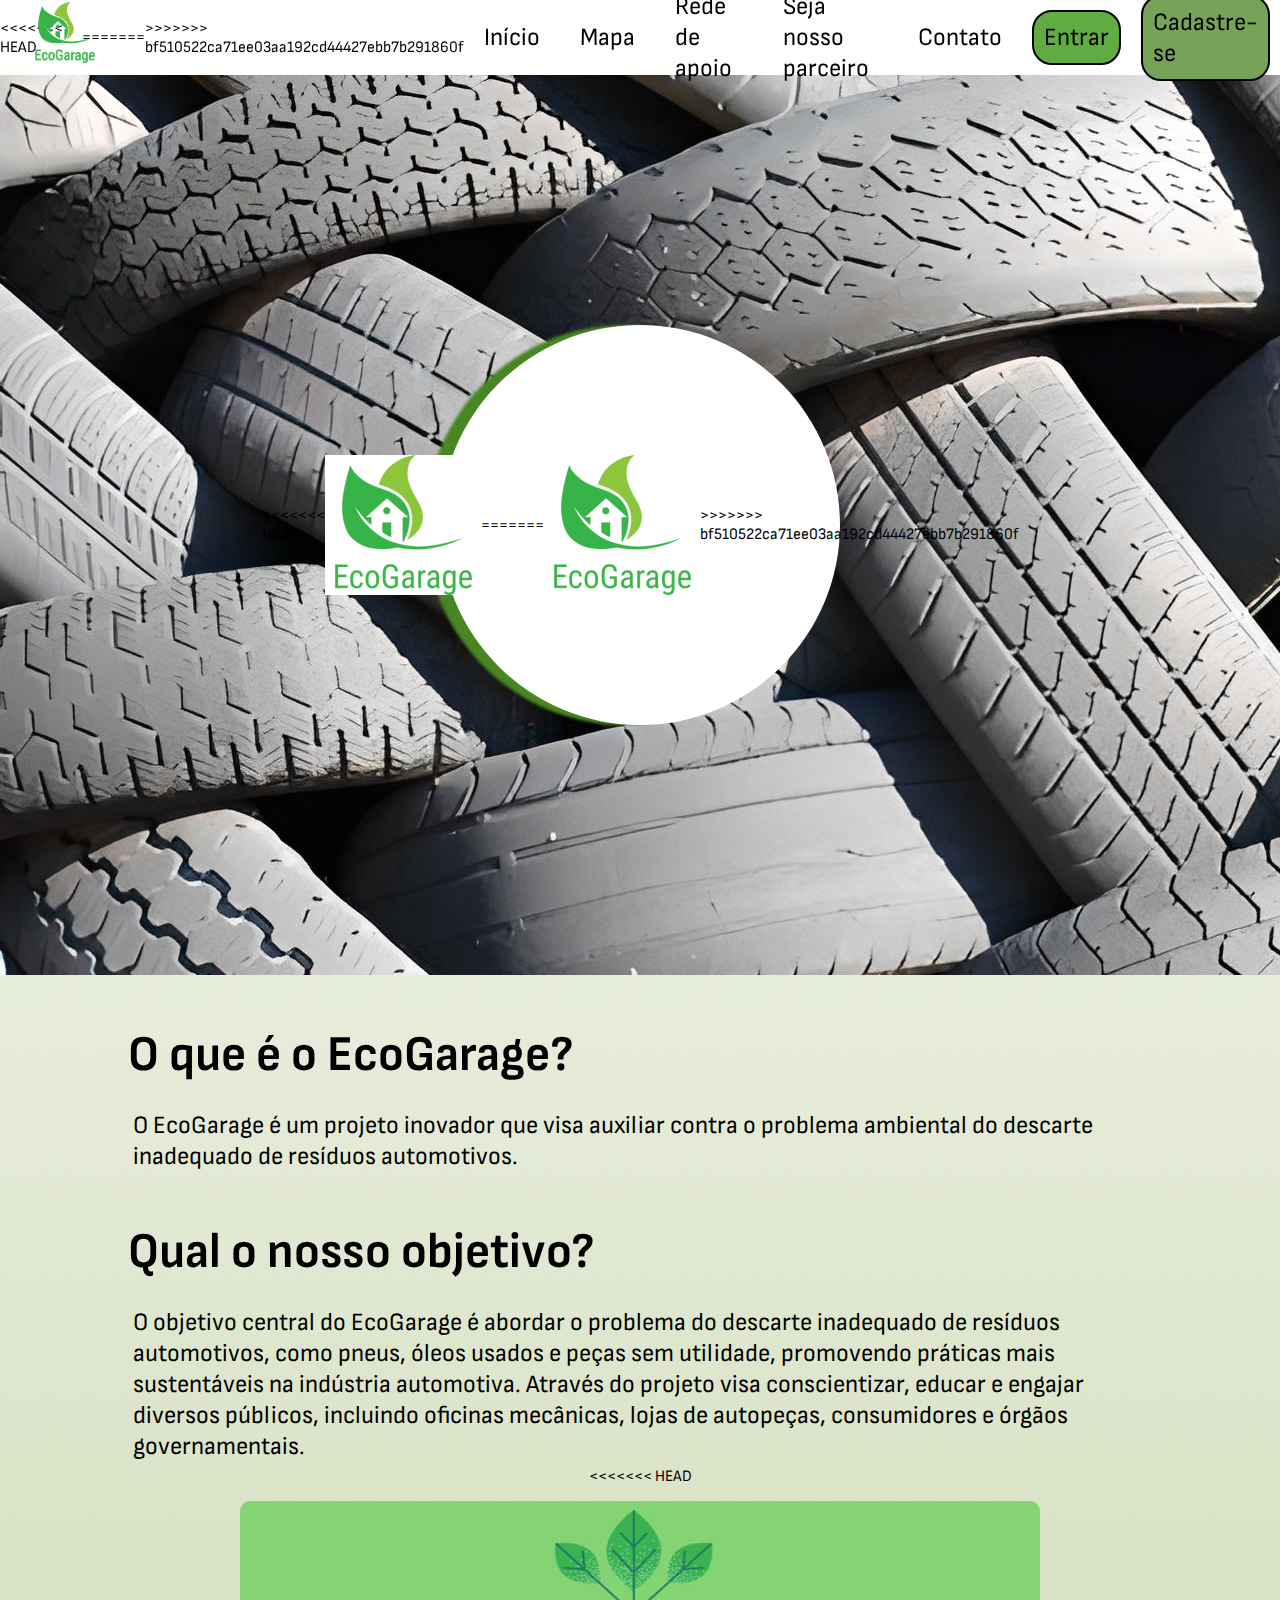
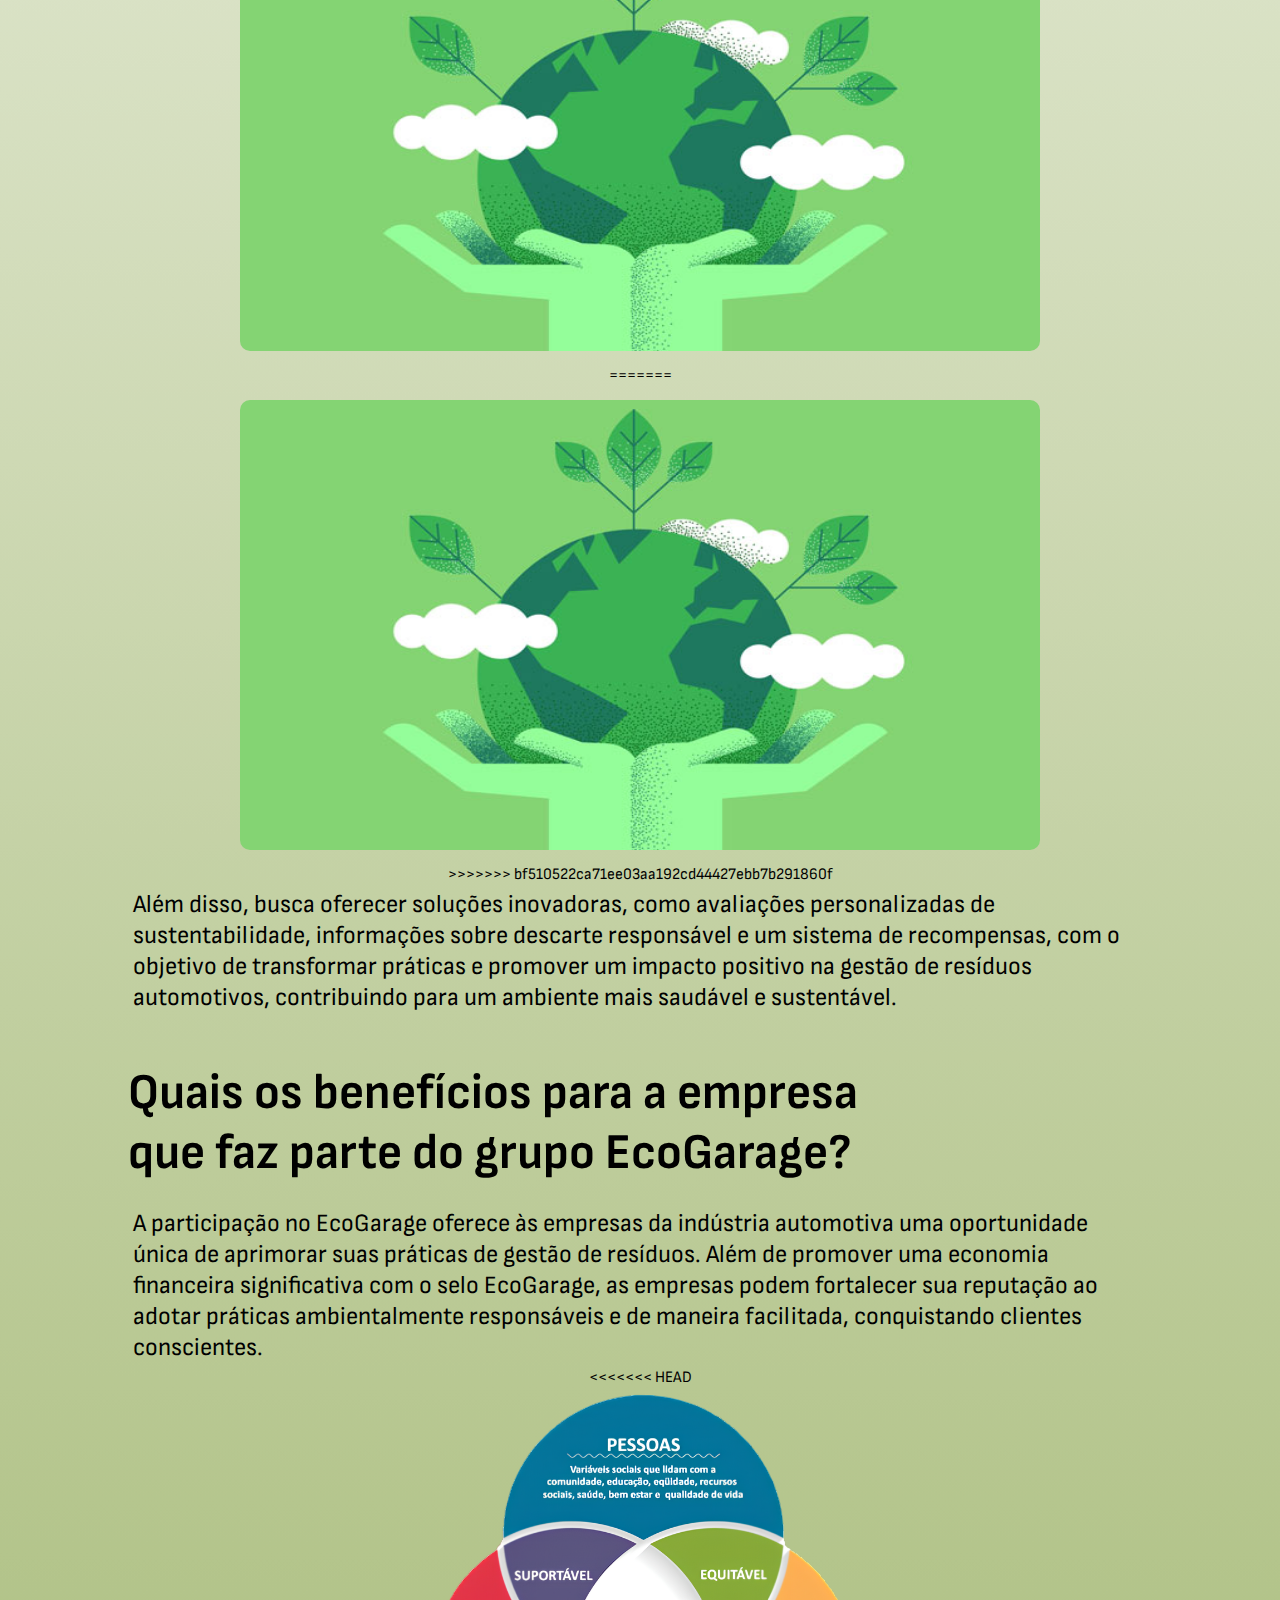
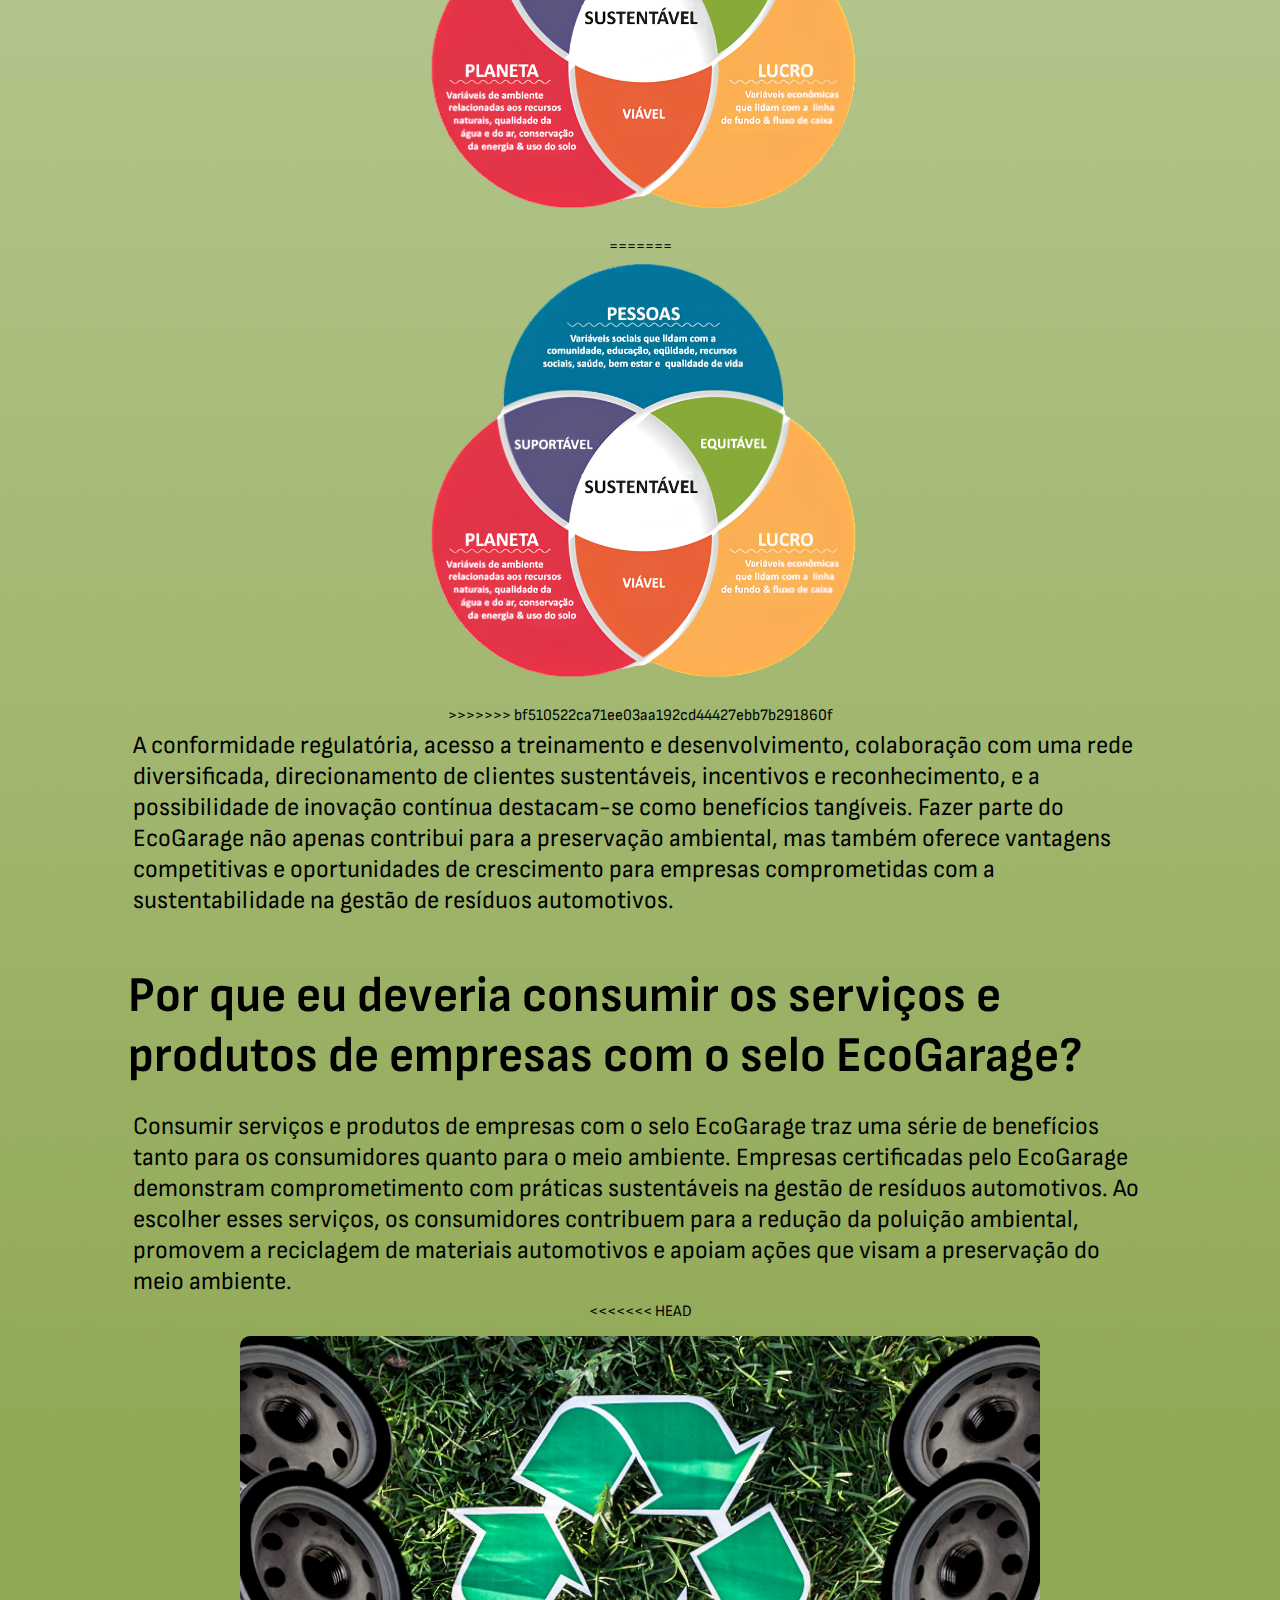
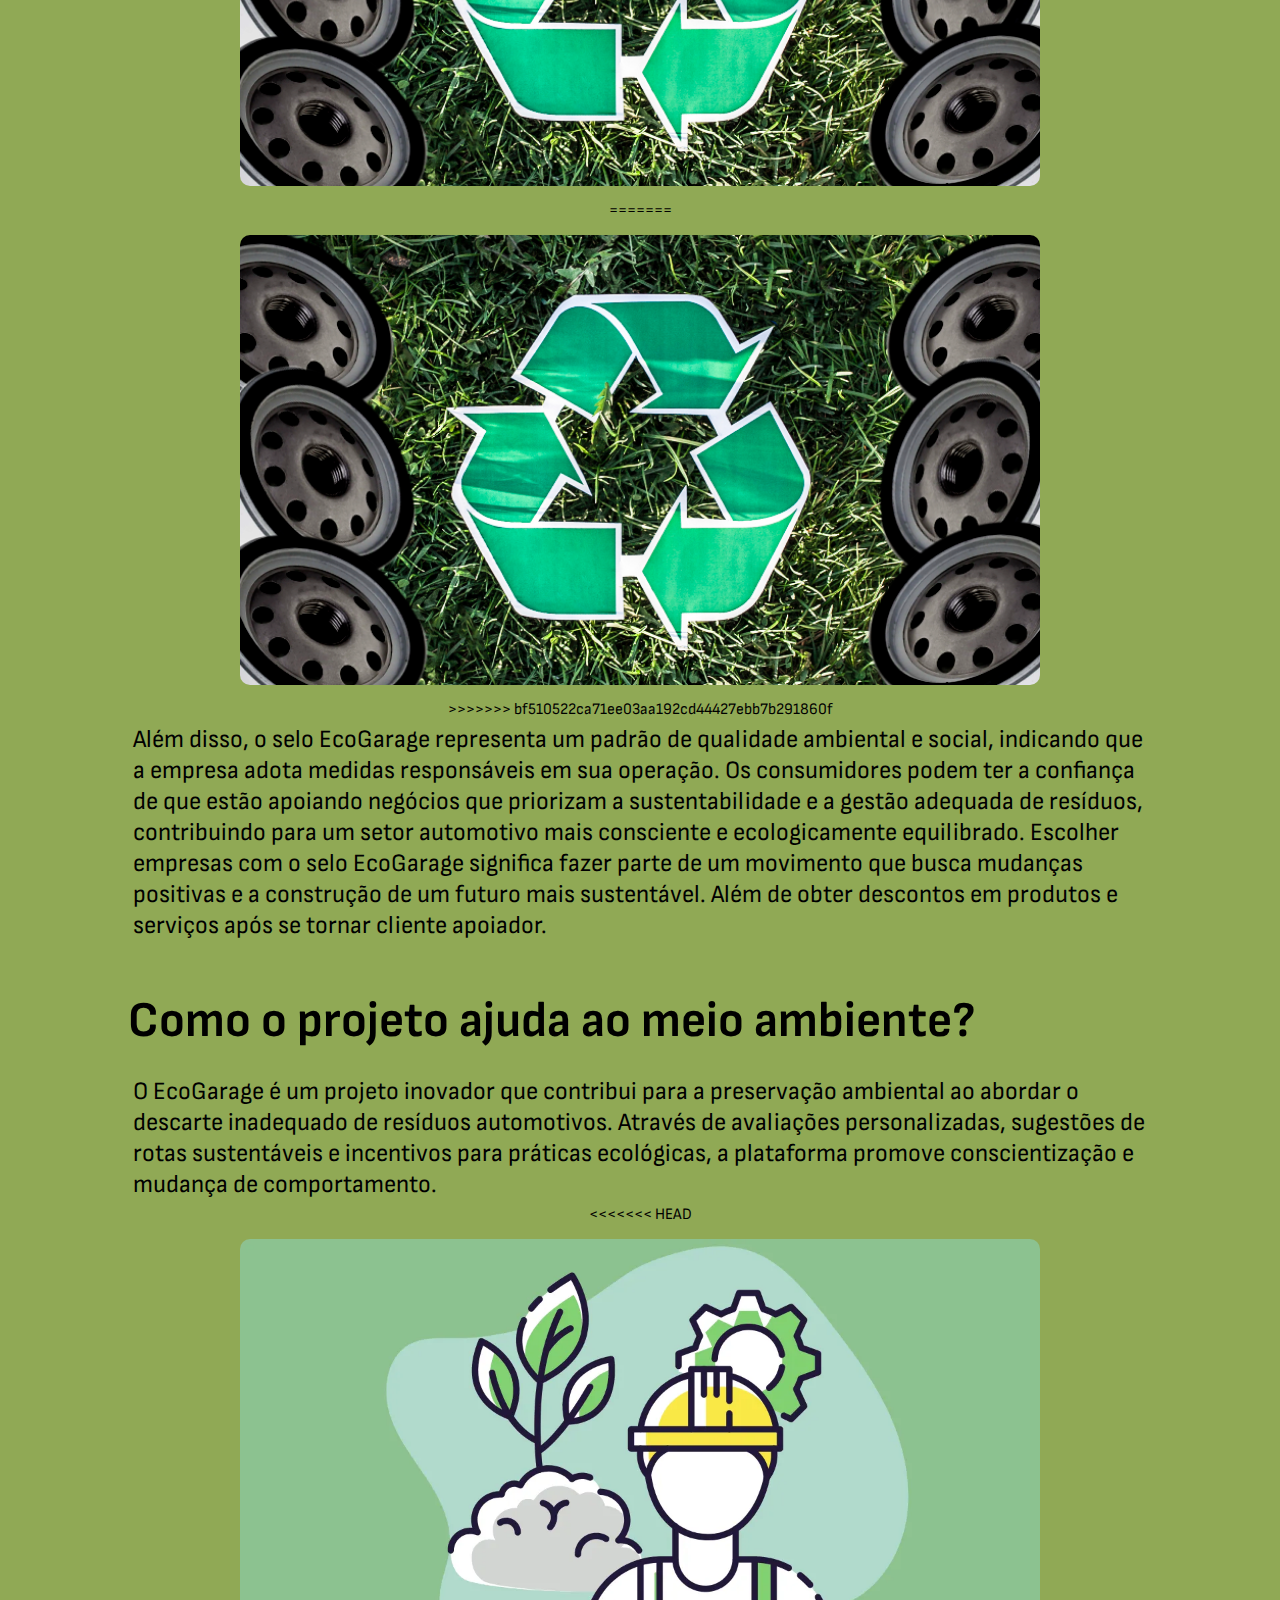
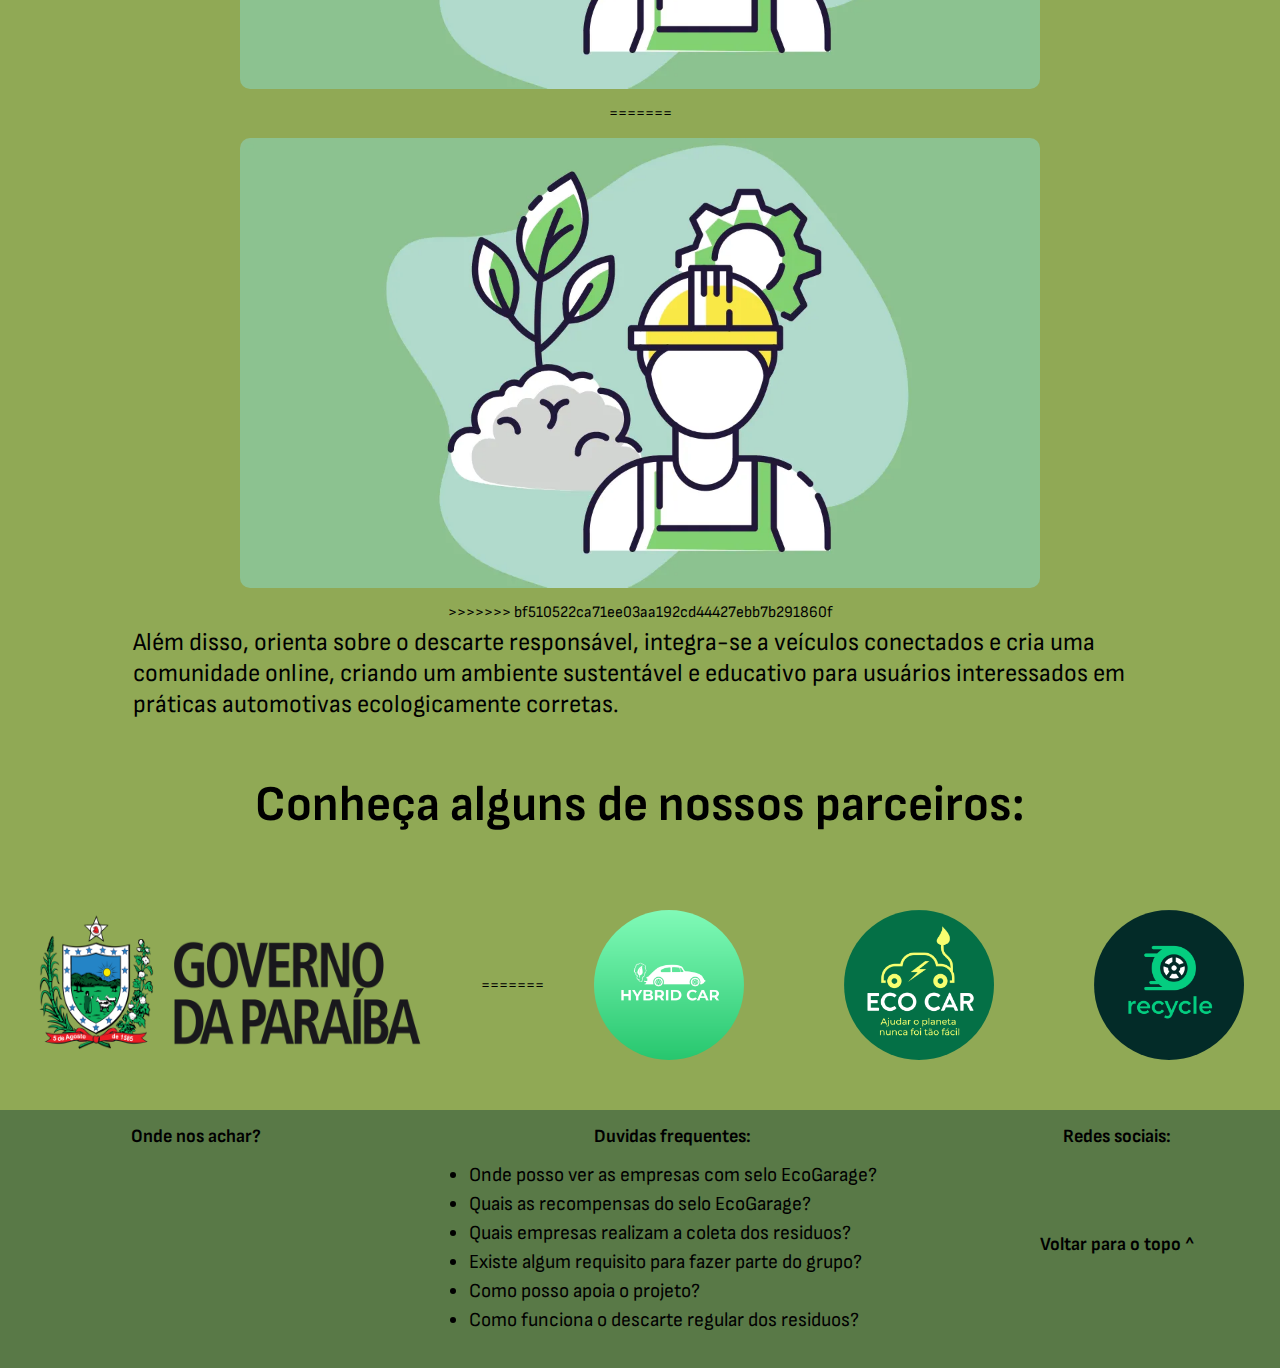
==== commit fb2c17d9: "Update index.html" ====
--- a/index.html
+++ b/index.html
@@ -18,7 +18,11 @@
 
     <header id="navBar">
         <div id="divNav">
+<<<<<<< HEAD
             <img id="imgHeader" src="./img/ecoSemFundo.png" alt="">
+=======
+            <img id="imgHeader" src="img/ecoSemFundo.png" alt="">
+>>>>>>> bf510522ca71ee03aa192cd44427ebb7b291860f
             <nav>
                 <ul>
                     <li><a href="#">Início</a></li>
@@ -39,7 +43,11 @@
 
     <section id="initialSection" class="tamDiv">
         <div id="initialSectionDiv">
+<<<<<<< HEAD
             <img src="./img/Eco Garage.png" alt="">
+=======
+            <img src="img/Eco Garage.png" alt="">
+>>>>>>> bf510522ca71ee03aa192cd44427ebb7b291860f
         </div>
     </section>
 
@@ -55,7 +63,11 @@
                 <p>O objetivo central do EcoGarage é abordar o problema do descarte inadequado de resíduos automotivos, como pneus, óleos usados e peças sem utilidade, promovendo práticas mais sustentáveis na indústria automotiva. Através do projeto visa
                     conscientizar, educar e engajar diversos públicos, incluindo oficinas mecânicas, lojas de autopeças, consumidores e órgãos governamentais.</p>
                 <div class="divImage">
+<<<<<<< HEAD
                     <img src="./img/compensacao-ecologica-o-que-e.jpg" alt="">
+=======
+                    <img src="img/compensacao-ecologica-o-que-e.jpg" alt="">
+>>>>>>> bf510522ca71ee03aa192cd44427ebb7b291860f
                 </div>
                 <p>Além disso, busca oferecer soluções inovadoras, como avaliações personalizadas de sustentabilidade, informações sobre descarte responsável e um sistema de recompensas, com o objetivo de transformar práticas e promover um impacto positivo
                     na gestão de resíduos automotivos, contribuindo para um ambiente mais saudável e sustentável. </p>
@@ -66,7 +78,11 @@
                 <p>A participação no EcoGarage oferece às empresas da indústria automotiva uma oportunidade única de aprimorar suas práticas de gestão de resíduos. Além de promover uma economia financeira significativa com o selo EcoGarage, as empresas podem
                     fortalecer sua reputação ao adotar práticas ambientalmente responsáveis e de maneira facilitada, conquistando clientes conscientes. </p>
                 <div id="EspecialImage">
+<<<<<<< HEAD
                     <img src="./img/tripé.png" alt="" style="height: 450px;">
+=======
+                    <img src="img/tripé.png" alt="" style="height: 450px;">
+>>>>>>> bf510522ca71ee03aa192cd44427ebb7b291860f
                 </div>
                 <p> A conformidade regulatória, acesso a treinamento e desenvolvimento, colaboração com uma rede diversificada, direcionamento de clientes sustentáveis, incentivos e reconhecimento, e a possibilidade de inovação contínua destacam-se como benefícios
                     tangíveis. Fazer parte do EcoGarage não apenas contribui para a preservação ambiental, mas também oferece vantagens competitivas e oportunidades de crescimento para empresas comprometidas com a sustentabilidade na gestão de resíduos
@@ -79,7 +95,11 @@
                 <p>Consumir serviços e produtos de empresas com o selo EcoGarage traz uma série de benefícios tanto para os consumidores quanto para o meio ambiente. Empresas certificadas pelo EcoGarage demonstram comprometimento com práticas sustentáveis
                     na gestão de resíduos automotivos. Ao escolher esses serviços, os consumidores contribuem para a redução da poluição ambiental, promovem a reciclagem de materiais automotivos e apoiam ações que visam a preservação do meio ambiente.</p>
                 <div class="divImage">
+<<<<<<< HEAD
                     <img src="./img/capcap.png" alt="">
+=======
+                    <img src="img/capcap.png" alt="">
+>>>>>>> bf510522ca71ee03aa192cd44427ebb7b291860f
                 </div>
                 <p>Além disso, o selo EcoGarage representa um padrão de qualidade ambiental e social, indicando que a empresa adota medidas responsáveis em sua operação. Os consumidores podem ter a confiança de que estão apoiando negócios que priorizam a
                     sustentabilidade e a gestão adequada de resíduos, contribuindo para um setor automotivo mais consciente e ecologicamente equilibrado. Escolher empresas com o selo EcoGarage significa fazer parte de um movimento que busca mudanças positivas
@@ -90,7 +110,11 @@
                 <p>O EcoGarage é um projeto inovador que contribui para a preservação ambiental ao abordar o descarte inadequado de resíduos automotivos. Através de avaliações personalizadas, sugestões de rotas sustentáveis e incentivos para práticas ecológicas,
                     a plataforma promove conscientização e mudança de comportamento.</p>
                 <div class="divImage">
+<<<<<<< HEAD
                     <img src="./img/engenharia-ambiental.png" alt="">
+=======
+                    <img src="img/engenharia-ambiental.png" alt="">
+>>>>>>> bf510522ca71ee03aa192cd44427ebb7b291860f
                 </div>
                 <p> Além disso, orienta sobre o descarte responsável, integra-se a veículos conectados e cria uma comunidade online, criando um ambiente sustentável e educativo para usuários interessados em práticas automotivas ecologicamente corretas.</p>
             </div>
@@ -98,10 +122,17 @@
         <div id="parceiros">
             <h1>Conheça alguns de nossos parceiros:</h1>
             <div id="parceirosImages">
+<<<<<<< HEAD
                 <img src="./img/oklggkex.png" alt="">
                 <img src="./img/qjrnnwuq.png" alt="">
                 <img src="./img/fzcoyjrn.png" alt="">
                 <img src="./img/GovPBT.png" alt="" style="width: 400px; height: 150px; margin: 50px; border-radius: 0px">
+=======
+                <img src="img/oklggkex.png" alt="">
+                <img src="img/qjrnnwuq.png" alt="">
+                <img src="img/fzcoyjrn.png" alt="">
+                <img src="img/GovPBT.png" alt="" style="width: 400px; height: 150px; margin: 50px; border-radius: 0px">
+>>>>>>> bf510522ca71ee03aa192cd44427ebb7b291860f
             </div>
         </div>
     </section>
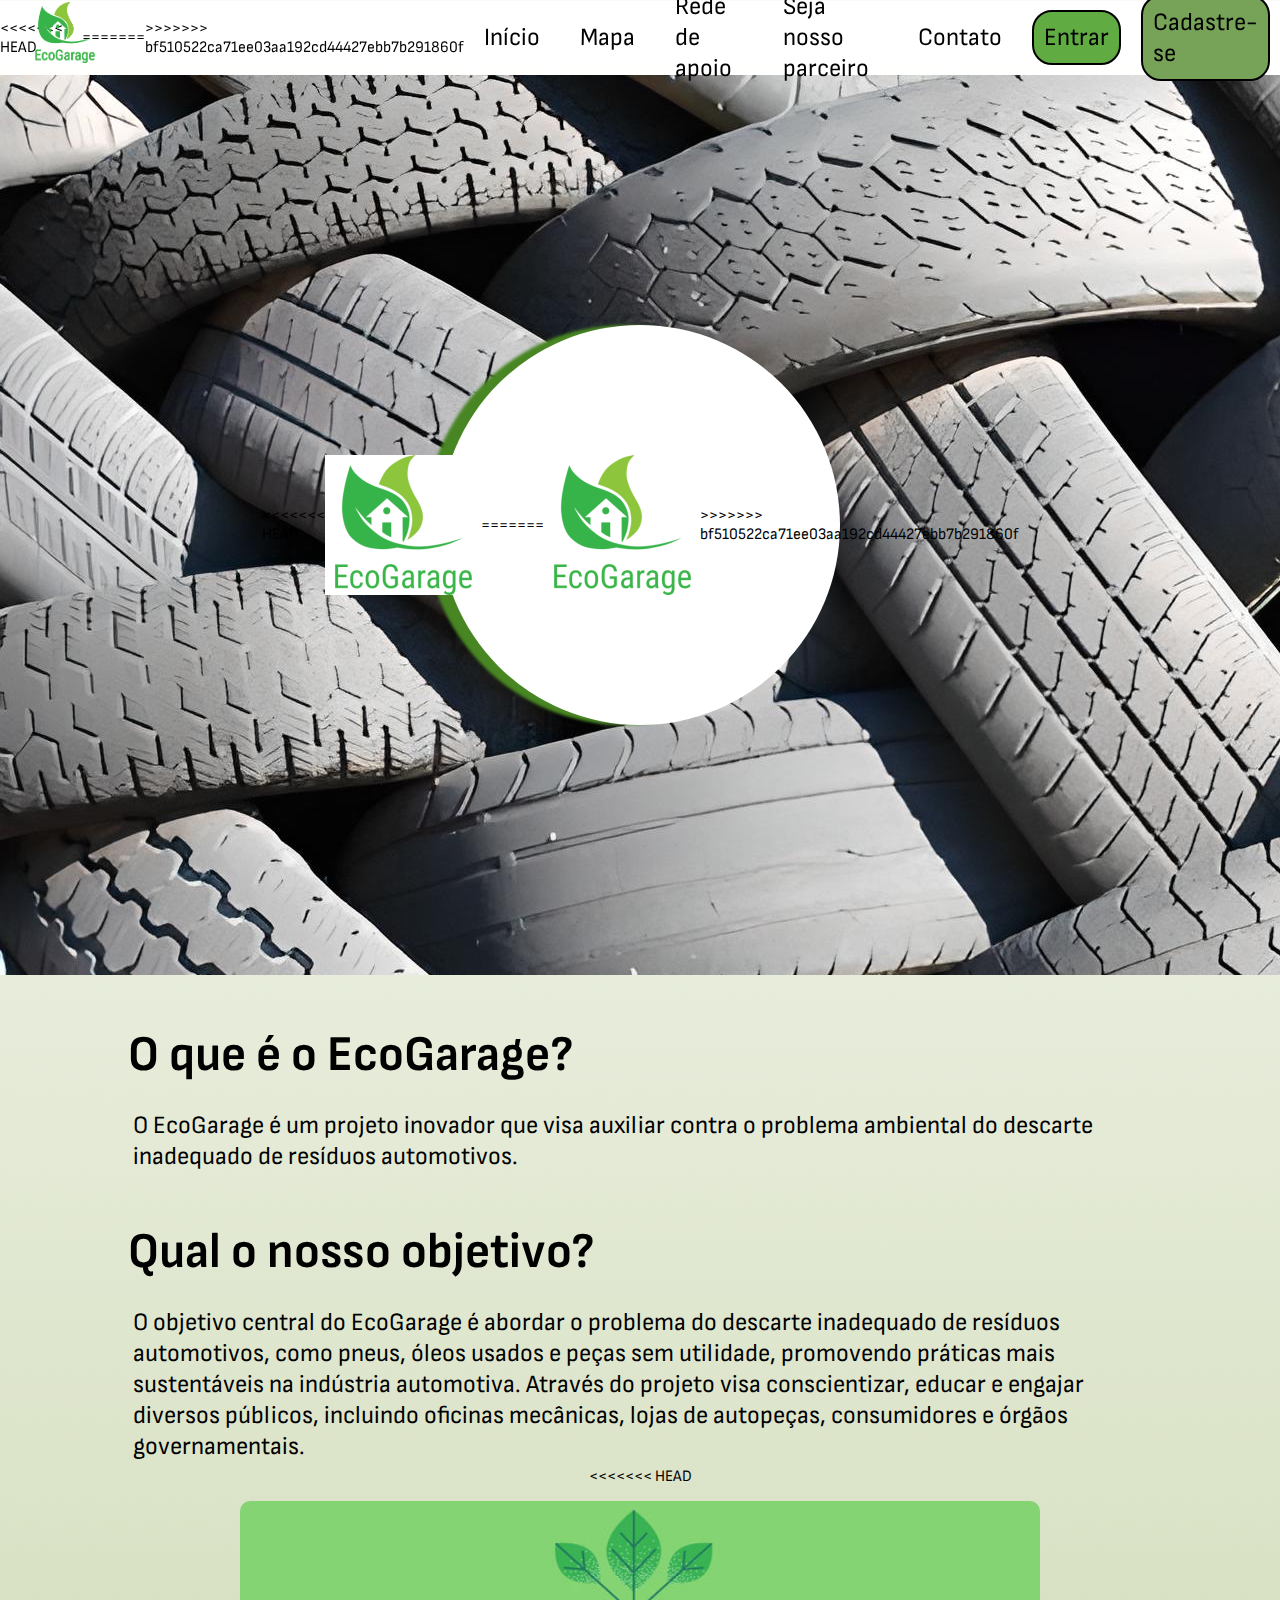
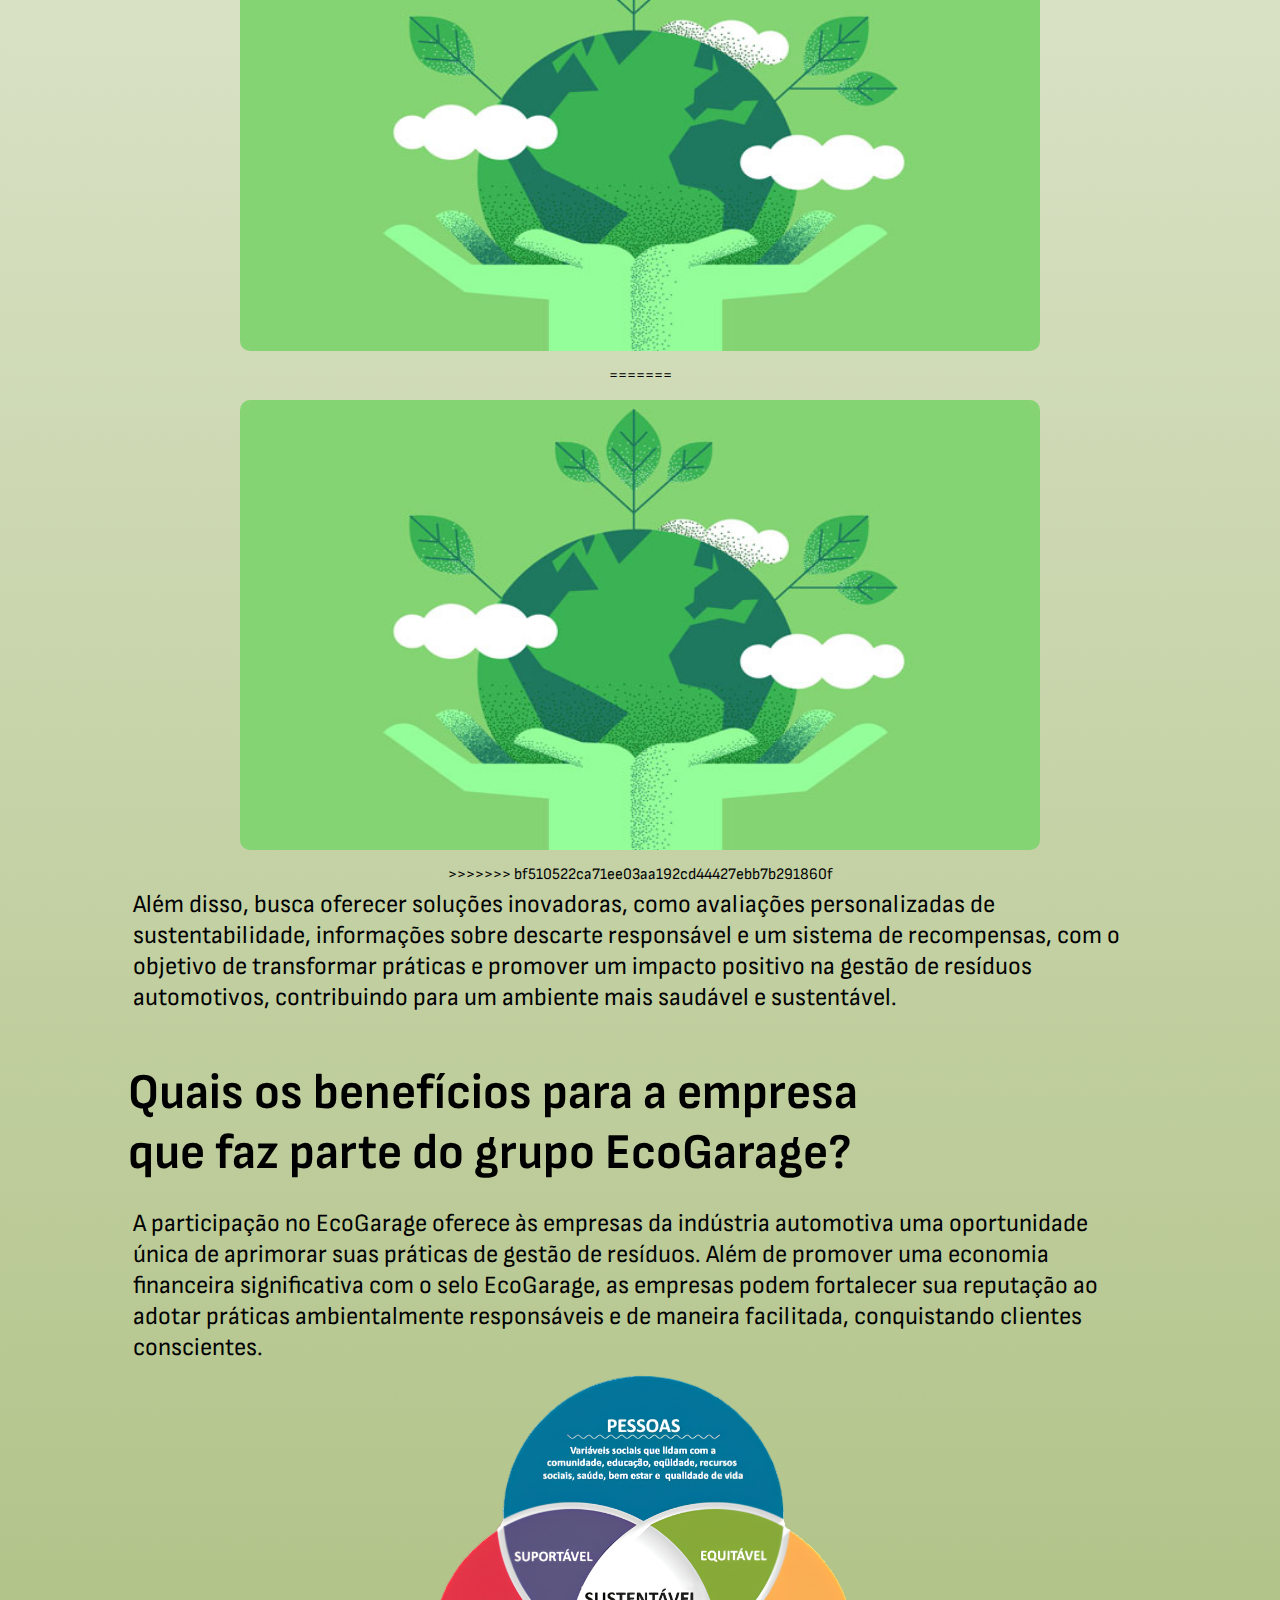
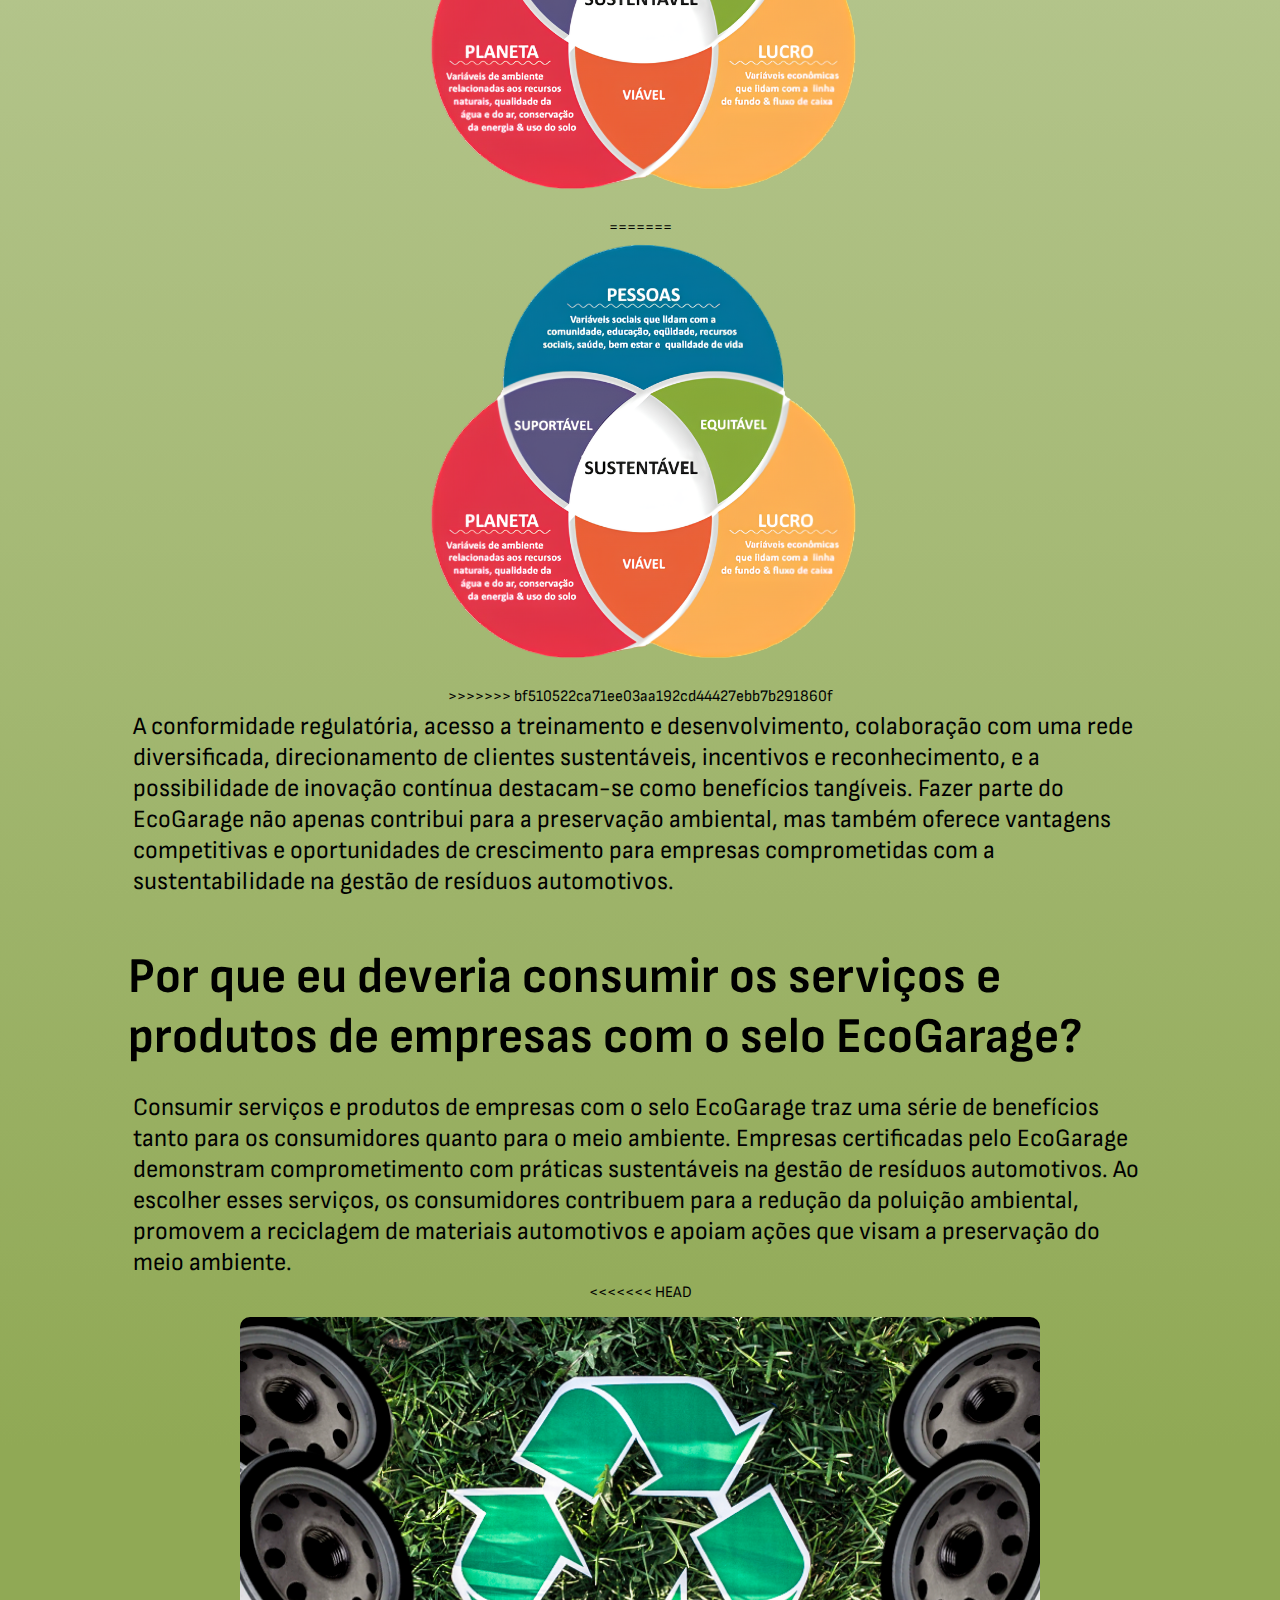
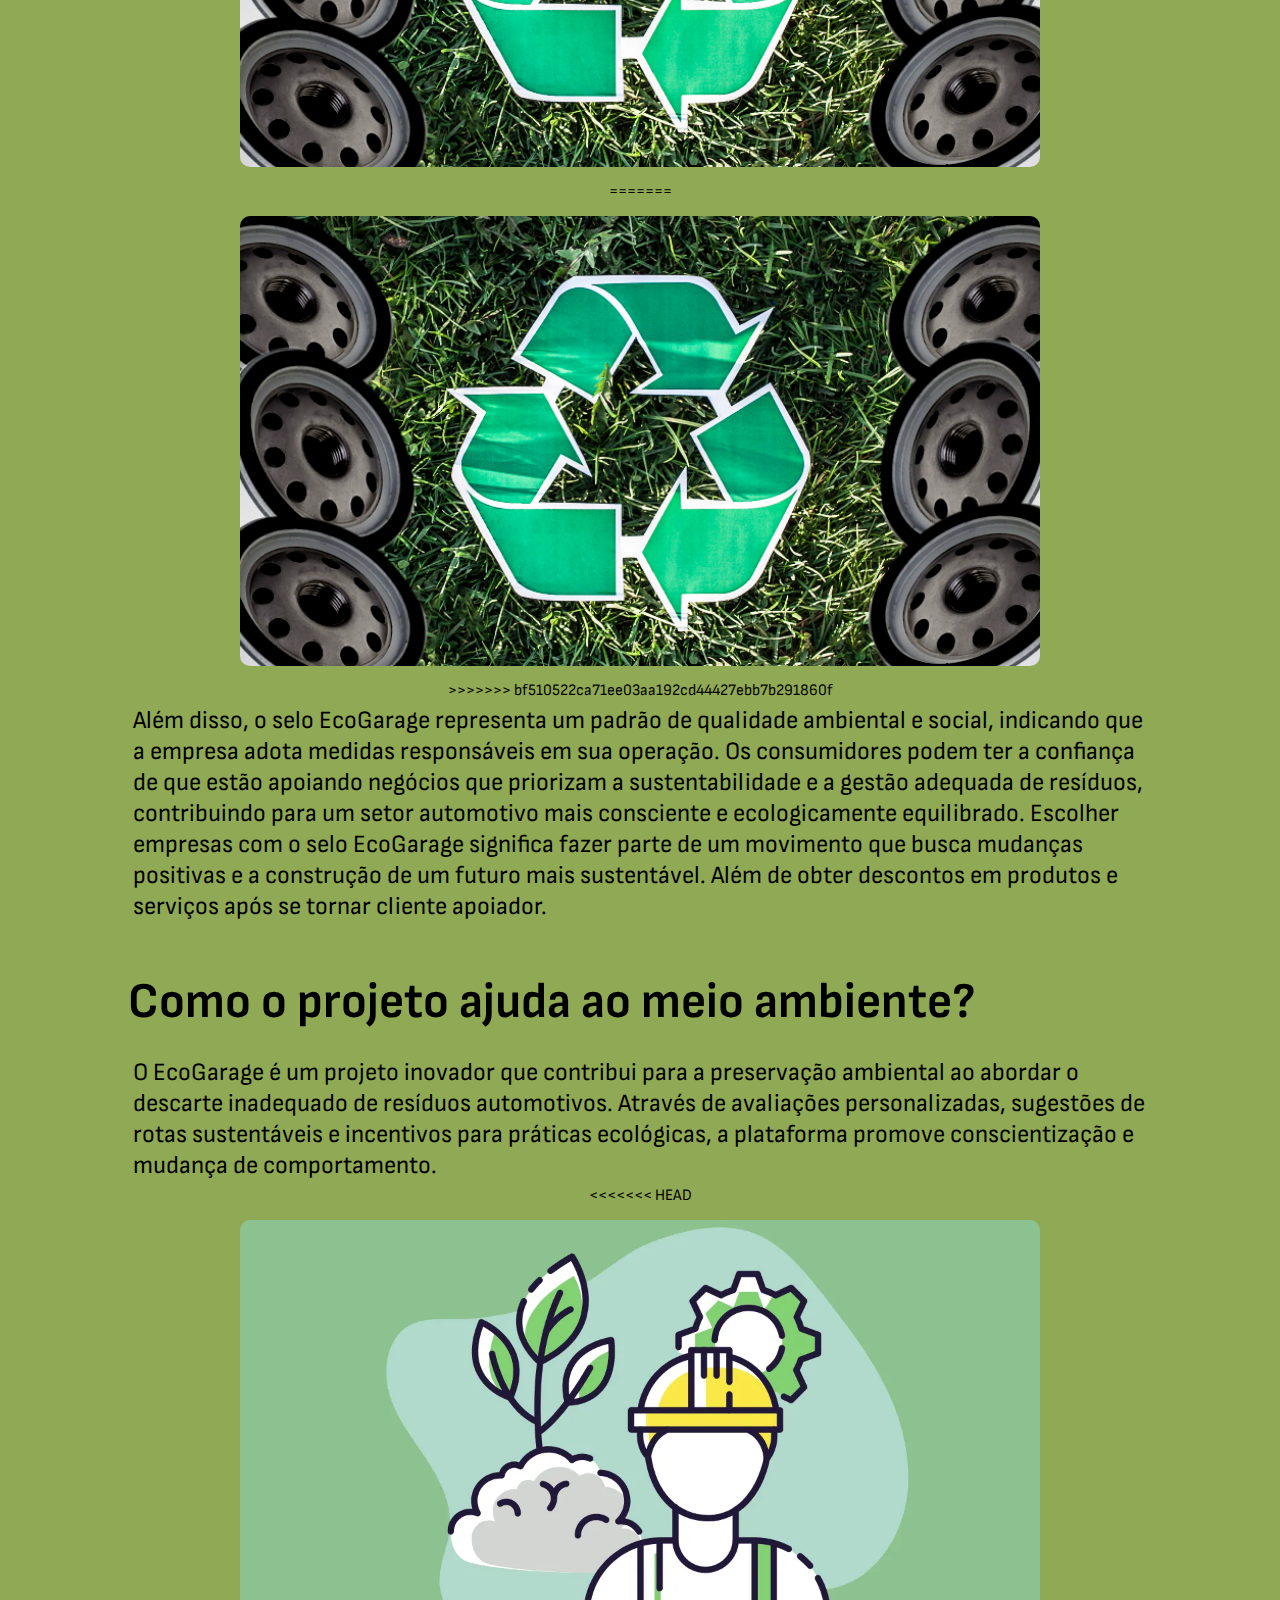
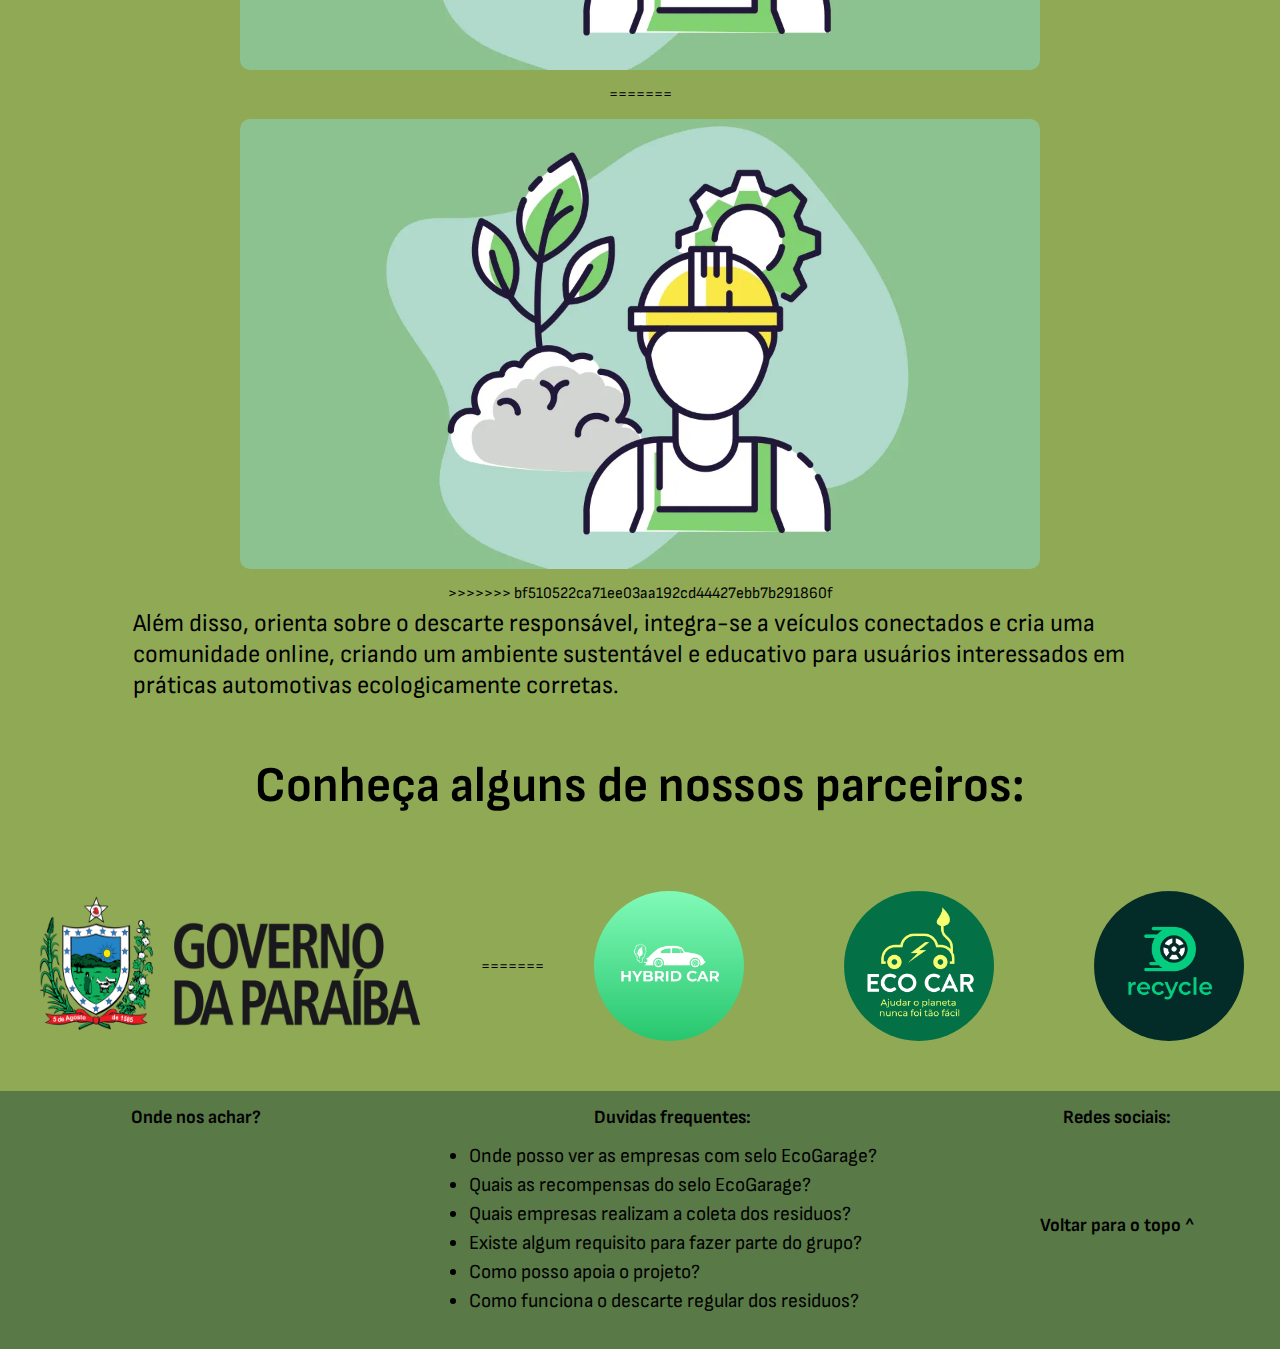
==== commit fcdd041d: "Update index.html" ====
--- a/index.html
+++ b/index.html
@@ -18,36 +18,32 @@
 
     <header id="navBar">
         <div id="divNav">
-<<<<<<< HEAD
-            <img id="imgHeader" src="./img/ecoSemFundo.png" alt="">
-=======
-            <img id="imgHeader" src="img/ecoSemFundo.png" alt="">
->>>>>>> bf510522ca71ee03aa192cd44427ebb7b291860f
-            <nav>
-                <ul>
-                    <li><a href="#">Início</a></li>
-                    <li><a href="#">Mapa</a></li>
-                    <li><a href="#">Rede de apoio</a></li>
-                    <li><a href="#">Seja nosso parceiro</a></li>
-                    <li><a href="#">Contato</a></li>
-                    <a href="#"></a>
-                    <li class="hover" id="entrar">Entrar</li>
-                    </a>
-                    <a href="#"></a>
-                    <li class="hover" id="cadastro">Cadastre-se</li>
-                    </a>
-                </ul>
-            </nav>
+            <<<<<<< HEAD <img id="imgHeader" src="./img/ecoSemFundo.png" alt="">
+                =======
+                <img id="imgHeader" src="img/ecoSemFundo.png" alt=""> >>>>>>> bf510522ca71ee03aa192cd44427ebb7b291860f
+                <nav>
+                    <ul>
+                        <li><a href="#">Início</a></li>
+                        <li><a href="#">Mapa</a></li>
+                        <li><a href="#">Rede de apoio</a></li>
+                        <li><a href="#">Seja nosso parceiro</a></li>
+                        <li><a href="#">Contato</a></li>
+                        <a href="#"></a>
+                        <li class="hover" id="entrar">Entrar</li>
+                        </a>
+                        <a href="#"></a>
+                        <li class="hover" id="cadastro">Cadastre-se</li>
+                        </a>
+                    </ul>
+                </nav>
         </div>
     </header>
 
     <section id="initialSection" class="tamDiv">
         <div id="initialSectionDiv">
-<<<<<<< HEAD
-            <img src="./img/Eco Garage.png" alt="">
-=======
-            <img src="img/Eco Garage.png" alt="">
->>>>>>> bf510522ca71ee03aa192cd44427ebb7b291860f
+            <<<<<<< HEAD <img src="./img/Eco Garage.png" alt="">
+                =======
+                <img src="img/Eco Garage.png" alt=""> >>>>>>> bf510522ca71ee03aa192cd44427ebb7b291860f
         </div>
     </section>
 
@@ -63,11 +59,9 @@
                 <p>O objetivo central do EcoGarage é abordar o problema do descarte inadequado de resíduos automotivos, como pneus, óleos usados e peças sem utilidade, promovendo práticas mais sustentáveis na indústria automotiva. Através do projeto visa
                     conscientizar, educar e engajar diversos públicos, incluindo oficinas mecânicas, lojas de autopeças, consumidores e órgãos governamentais.</p>
                 <div class="divImage">
-<<<<<<< HEAD
-                    <img src="./img/compensacao-ecologica-o-que-e.jpg" alt="">
-=======
-                    <img src="img/compensacao-ecologica-o-que-e.jpg" alt="">
->>>>>>> bf510522ca71ee03aa192cd44427ebb7b291860f
+                    <<<<<<< HEAD <img src="./img/compensacao-ecologica-o-que-e.jpg" alt="">
+                        =======
+                        <img src="img/compensacao-ecologica-o-que-e.jpg" alt=""> >>>>>>> bf510522ca71ee03aa192cd44427ebb7b291860f
                 </div>
                 <p>Além disso, busca oferecer soluções inovadoras, como avaliações personalizadas de sustentabilidade, informações sobre descarte responsável e um sistema de recompensas, com o objetivo de transformar práticas e promover um impacto positivo
                     na gestão de resíduos automotivos, contribuindo para um ambiente mais saudável e sustentável. </p>
@@ -78,11 +72,9 @@
                 <p>A participação no EcoGarage oferece às empresas da indústria automotiva uma oportunidade única de aprimorar suas práticas de gestão de resíduos. Além de promover uma economia financeira significativa com o selo EcoGarage, as empresas podem
                     fortalecer sua reputação ao adotar práticas ambientalmente responsáveis e de maneira facilitada, conquistando clientes conscientes. </p>
                 <div id="EspecialImage">
-<<<<<<< HEAD
-                    <img src="./img/tripé.png" alt="" style="height: 450px;">
-=======
-                    <img src="img/tripé.png" alt="" style="height: 450px;">
->>>>>>> bf510522ca71ee03aa192cd44427ebb7b291860f
+
+                    <img src="./img/tripé.png" alt="" style="height: 450px;"> =======
+                    <img src="img/tripé.png" alt="" style="height: 450px;"> >>>>>>> bf510522ca71ee03aa192cd44427ebb7b291860f
                 </div>
                 <p> A conformidade regulatória, acesso a treinamento e desenvolvimento, colaboração com uma rede diversificada, direcionamento de clientes sustentáveis, incentivos e reconhecimento, e a possibilidade de inovação contínua destacam-se como benefícios
                     tangíveis. Fazer parte do EcoGarage não apenas contribui para a preservação ambiental, mas também oferece vantagens competitivas e oportunidades de crescimento para empresas comprometidas com a sustentabilidade na gestão de resíduos
@@ -95,11 +87,9 @@
                 <p>Consumir serviços e produtos de empresas com o selo EcoGarage traz uma série de benefícios tanto para os consumidores quanto para o meio ambiente. Empresas certificadas pelo EcoGarage demonstram comprometimento com práticas sustentáveis
                     na gestão de resíduos automotivos. Ao escolher esses serviços, os consumidores contribuem para a redução da poluição ambiental, promovem a reciclagem de materiais automotivos e apoiam ações que visam a preservação do meio ambiente.</p>
                 <div class="divImage">
-<<<<<<< HEAD
-                    <img src="./img/capcap.png" alt="">
-=======
-                    <img src="img/capcap.png" alt="">
->>>>>>> bf510522ca71ee03aa192cd44427ebb7b291860f
+                    <<<<<<< HEAD <img src="./img/capcap.png" alt="">
+                        =======
+                        <img src="img/capcap.png" alt=""> >>>>>>> bf510522ca71ee03aa192cd44427ebb7b291860f
                 </div>
                 <p>Além disso, o selo EcoGarage representa um padrão de qualidade ambiental e social, indicando que a empresa adota medidas responsáveis em sua operação. Os consumidores podem ter a confiança de que estão apoiando negócios que priorizam a
                     sustentabilidade e a gestão adequada de resíduos, contribuindo para um setor automotivo mais consciente e ecologicamente equilibrado. Escolher empresas com o selo EcoGarage significa fazer parte de um movimento que busca mudanças positivas
@@ -110,11 +100,9 @@
                 <p>O EcoGarage é um projeto inovador que contribui para a preservação ambiental ao abordar o descarte inadequado de resíduos automotivos. Através de avaliações personalizadas, sugestões de rotas sustentáveis e incentivos para práticas ecológicas,
                     a plataforma promove conscientização e mudança de comportamento.</p>
                 <div class="divImage">
-<<<<<<< HEAD
-                    <img src="./img/engenharia-ambiental.png" alt="">
-=======
-                    <img src="img/engenharia-ambiental.png" alt="">
->>>>>>> bf510522ca71ee03aa192cd44427ebb7b291860f
+                    <<<<<<< HEAD <img src="./img/engenharia-ambiental.png" alt="">
+                        =======
+                        <img src="img/engenharia-ambiental.png" alt=""> >>>>>>> bf510522ca71ee03aa192cd44427ebb7b291860f
                 </div>
                 <p> Além disso, orienta sobre o descarte responsável, integra-se a veículos conectados e cria uma comunidade online, criando um ambiente sustentável e educativo para usuários interessados em práticas automotivas ecologicamente corretas.</p>
             </div>
@@ -122,17 +110,14 @@
         <div id="parceiros">
             <h1>Conheça alguns de nossos parceiros:</h1>
             <div id="parceirosImages">
-<<<<<<< HEAD
-                <img src="./img/oklggkex.png" alt="">
-                <img src="./img/qjrnnwuq.png" alt="">
-                <img src="./img/fzcoyjrn.png" alt="">
-                <img src="./img/GovPBT.png" alt="" style="width: 400px; height: 150px; margin: 50px; border-radius: 0px">
-=======
-                <img src="img/oklggkex.png" alt="">
-                <img src="img/qjrnnwuq.png" alt="">
-                <img src="img/fzcoyjrn.png" alt="">
-                <img src="img/GovPBT.png" alt="" style="width: 400px; height: 150px; margin: 50px; border-radius: 0px">
->>>>>>> bf510522ca71ee03aa192cd44427ebb7b291860f
+                <<<<<<< HEAD <img src="./img/oklggkex.png" alt="">
+                    <img src="./img/qjrnnwuq.png" alt="">
+                    <img src="./img/fzcoyjrn.png" alt="">
+                    <img src="./img/GovPBT.png" alt="" style="width: 400px; height: 150px; margin: 50px; border-radius: 0px"> =======
+                    <img src="img/oklggkex.png" alt="">
+                    <img src="img/qjrnnwuq.png" alt="">
+                    <img src="img/fzcoyjrn.png" alt="">
+                    <img src="img/GovPBT.png" alt="" style="width: 400px; height: 150px; margin: 50px; border-radius: 0px"> >>>>>>> bf510522ca71ee03aa192cd44427ebb7b291860f
             </div>
         </div>
     </section>
